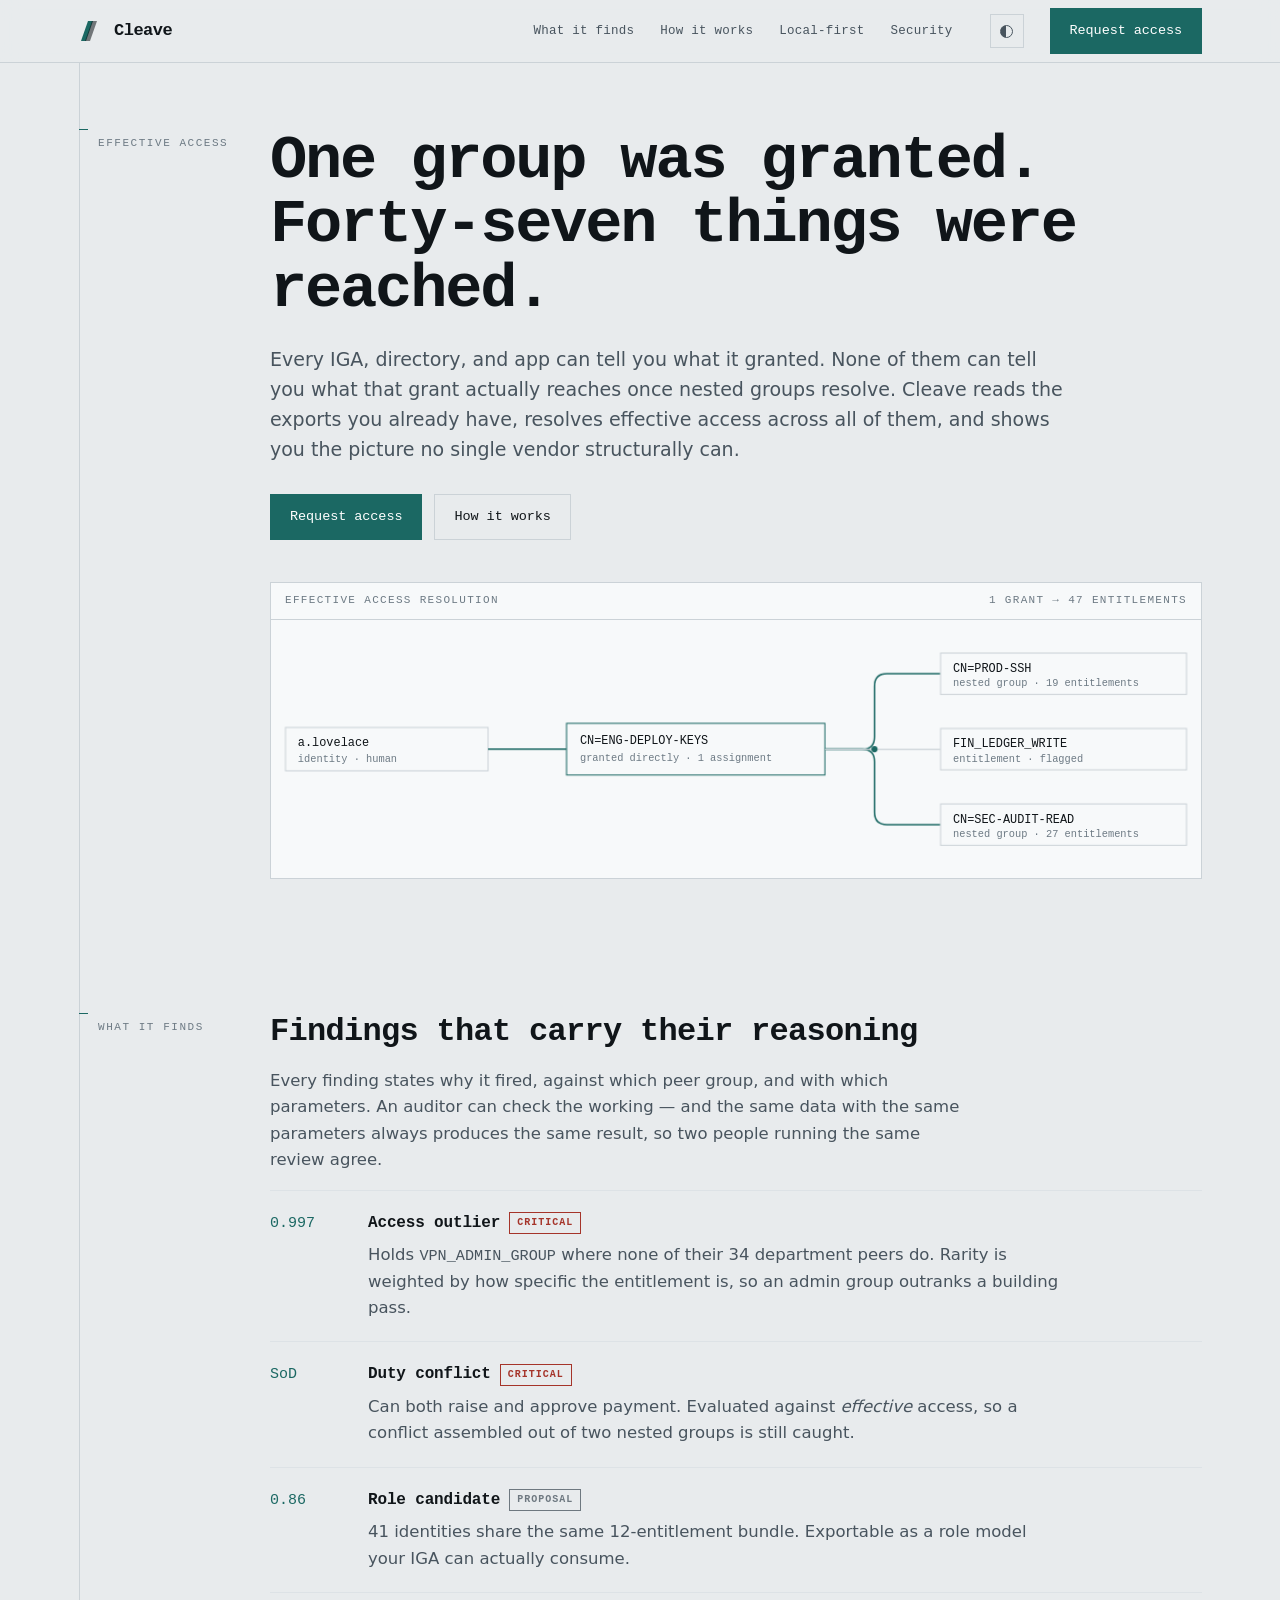
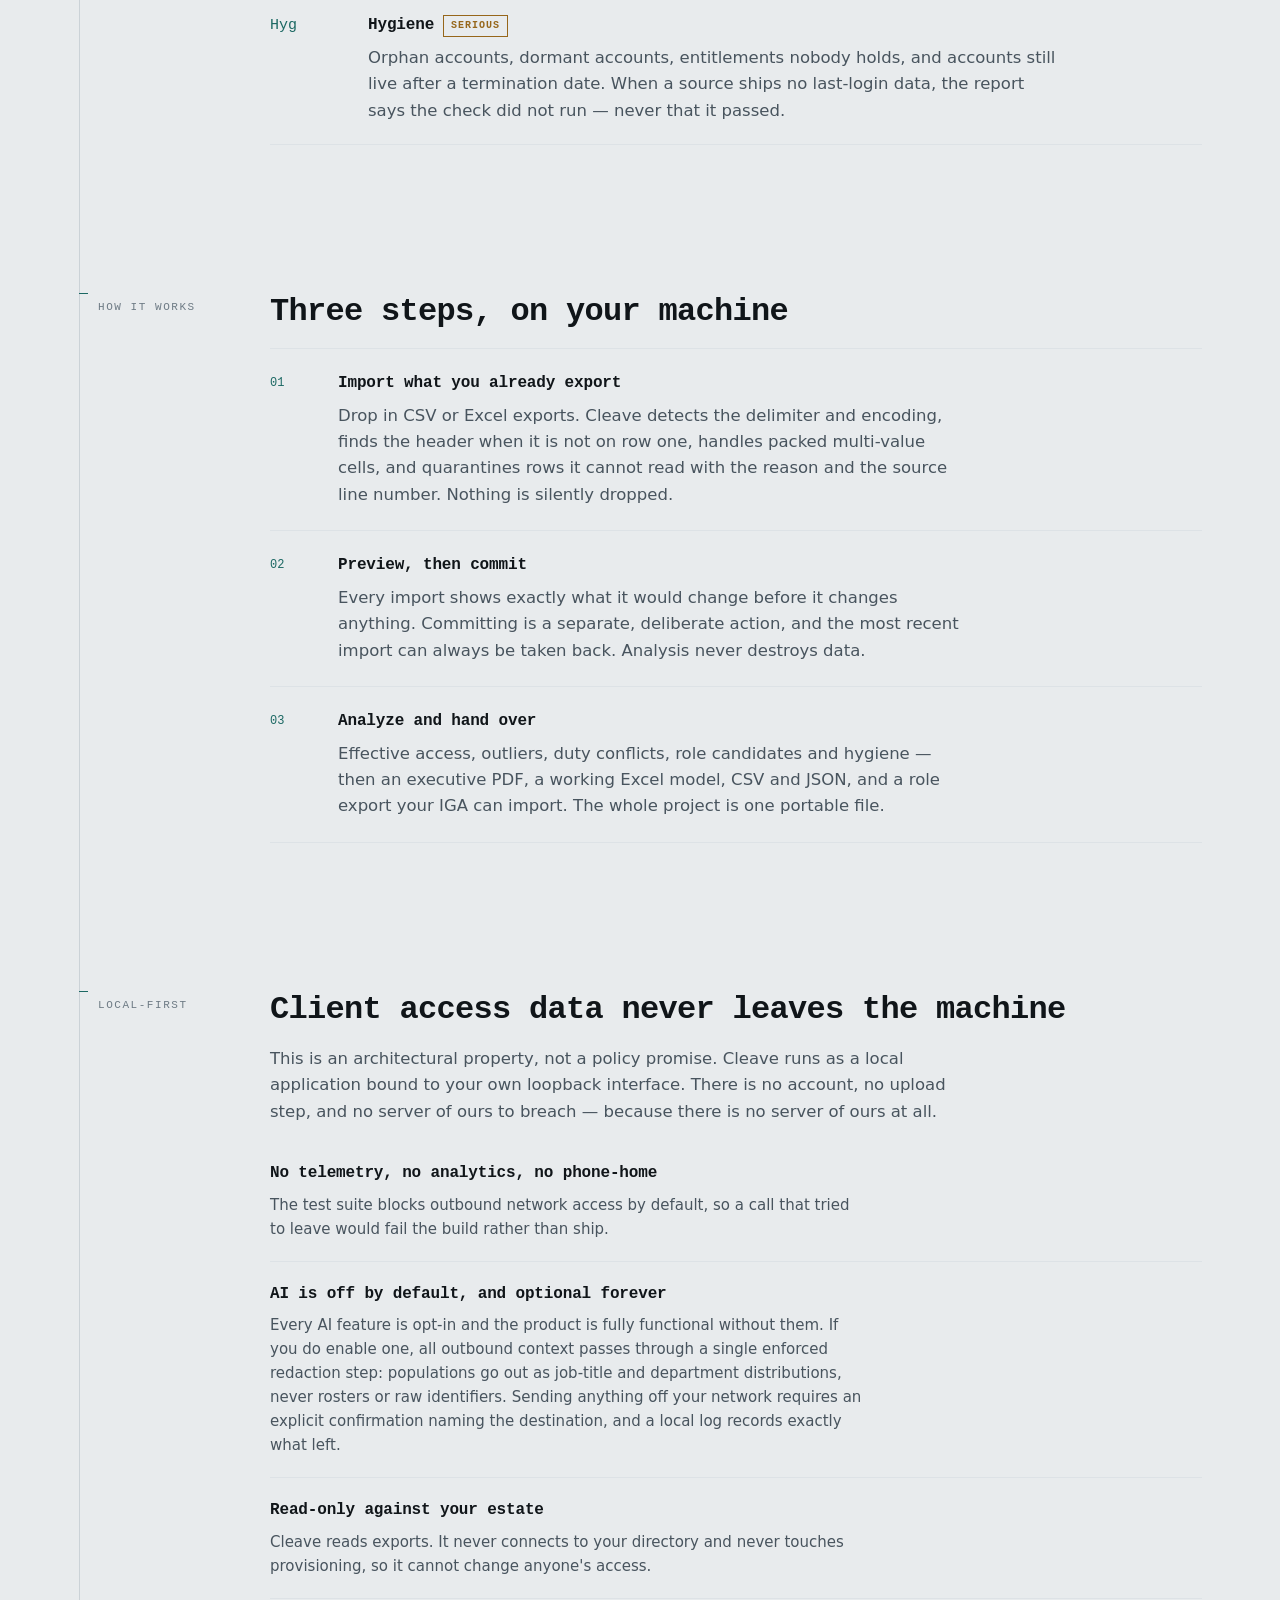
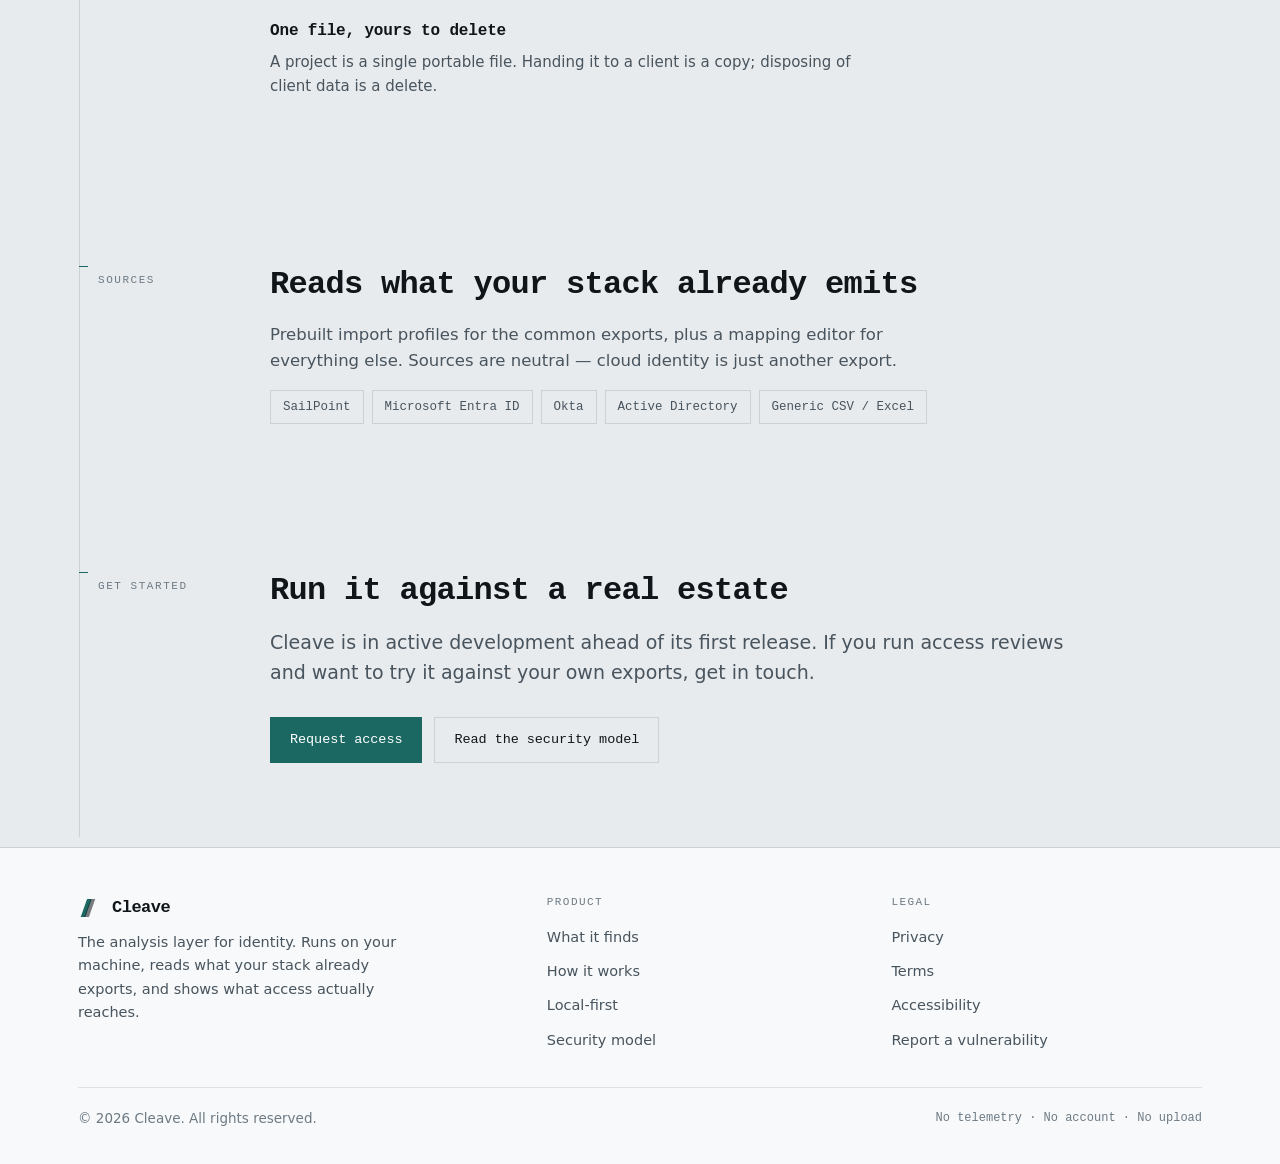
==== site/index.html @ 0bbeac45 "consolidate: fold the site and the generator into this repo Two repos instead of four. cleavehq.com " ====
<!DOCTYPE html>
<html lang="en">
<head>
<meta charset="utf-8" />
<meta name="viewport" content="width=device-width, initial-scale=1" />
<title>Cleave — The analysis layer for identity</title>
<meta name="description" content="Cleave resolves effective access across the exports your IGA, directory and apps already produce — outliers, duty conflicts, role candidates and hygiene — entirely on your own machine." />
<meta name="theme-color" content="#0e1317" media="(prefers-color-scheme: dark)" />
<meta name="theme-color" content="#e8ebed" media="(prefers-color-scheme: light)" />
<meta name="color-scheme" content="light dark" />

<link rel="canonical" href="https://cleavehq.com/" />
<meta property="og:type" content="website" />
<meta property="og:url" content="https://cleavehq.com/" />
<meta property="og:title" content="Cleave — The analysis layer for identity" />
<meta property="og:description" content="One group was granted. Forty-seven things were reached. Cleave shows what access actually reaches — on your machine, never ours." />
<meta name="twitter:card" content="summary_large_image" />

<link rel="icon" href="data:image/svg+xml,%3Csvg xmlns='http://www.w3.org/2000/svg' viewBox='0 0 22 22'%3E%3Cpath fill='%231b6863' d='M10 1 L3 21 L8 21 L15 1 Z'/%3E%3Cpath fill='%23101519' opacity='.55' d='M14 1 L19 1 L12 21 L7 21 Z'/%3E%3C/svg%3E" />

<style>
  /* minimal reset — the artifact host provides one; a standalone page must not assume it */
  *, *::before, *::after { box-sizing: border-box; }
  html { -webkit-text-size-adjust: 100%; }
  body { margin: 0; }
  img, svg { display: block; max-width: 100%; }
  button, input, select, textarea { font: inherit; color: inherit; }
  h1, h2, h3, p, figure, ul { margin: 0; }
  ul { padding: 0; }
</style>
</head>
<body>
<style>
  /* ============================================================
     FAULT — design tokens
     Neutrals carry a blue-green bias toward the verdigris accent.
     Severity hues (critical/serious) are semantic and deliberately
     kept out of the accent family so they never read as branding.
     ============================================================ */
  :root {
    --ink:        #101519;
    --ink-2:      #48545e;
    --ink-3:      #6d7a84;
    --ground:     #e8ebed;
    --surface:    #f7f9fa;
    --rule:       #cbd2d7;
    --rule-soft:  #dde2e6;
    --accent:     #1b6863;
    --accent-ink: #ffffff;
    --accent-dim: #1b686319;
    --crit:       #a5342a;
    --warn:       #96661a;
    --calm:       #6e7880;

    --mono: ui-monospace, "SF Mono", SFMono-Regular, "JetBrains Mono",
            "Cascadia Mono", Menlo, Consolas, "Liberation Mono", monospace;
    --sans: "Segoe UI", system-ui, -apple-system, "Helvetica Neue", Arial,
            sans-serif;
    --serif: Georgia, "Iowan Old Style", "Times New Roman", serif;

    --gutter: 190px;
    --measure: 66ch;
    --page: 1180px;
  }

  @media (prefers-color-scheme: dark) {
    :root {
      --ink:        #e6eaed;
      --ink-2:      #9aa7b1;
      --ink-3:      #74828c;
      --ground:     #0e1317;
      --surface:    #161d23;
      --rule:       #29333b;
      --rule-soft:  #1e262c;
      --accent:     #46a79e;
      --accent-ink: #08100f;
      --accent-dim: #46a79e1f;
      --crit:       #e0685a;
      --warn:       #d9a040;
      --calm:       #8b96a0;
    }
  }

  /* The viewer's toggle must win over the OS preference in both
     directions, so both themes are restated at equal specificity. */
  :root[data-theme="light"] {
    --ink:        #101519;
    --ink-2:      #48545e;
    --ink-3:      #6d7a84;
    --ground:     #e8ebed;
    --surface:    #f7f9fa;
    --rule:       #cbd2d7;
    --rule-soft:  #dde2e6;
    --accent:     #1b6863;
    --accent-ink: #ffffff;
    --accent-dim: #1b686319;
    --crit:       #a5342a;
    --warn:       #96661a;
    --calm:       #6e7880;
  }

  :root[data-theme="dark"] {
    --ink:        #e6eaed;
    --ink-2:      #9aa7b1;
    --ink-3:      #74828c;
    --ground:     #0e1317;
    --surface:    #161d23;
    --rule:       #29333b;
    --rule-soft:  #1e262c;
    --accent:     #46a79e;
    --accent-ink: #08100f;
    --accent-dim: #46a79e1f;
    --crit:       #e0685a;
    --warn:       #d9a040;
    --calm:       #8b96a0;
  }

  /* ---------- base ---------- */
  .cl-root {
    background: var(--ground);
    color: var(--ink);
    font-family: var(--sans);
    font-size: 16.5px;
    line-height: 1.6;
    -webkit-font-smoothing: antialiased;
    overflow-x: hidden;
  }
  .cl-root *:focus-visible {
    outline: 2px solid var(--accent);
    outline-offset: 3px;
    border-radius: 1px;
  }
  .cl-skip {
    position: absolute;
    left: -9999px;
    top: 0;
    background: var(--accent);
    color: var(--accent-ink);
    padding: 10px 16px;
    z-index: 100;
    font-family: var(--mono);
    font-size: 13px;
  }
  .cl-skip:focus { left: 8px; top: 8px; }

  .cl-wrap {
    max-width: var(--page);
    margin: 0 auto;
    padding: 0 28px;
  }

  /* ---------- the fault line ----------
     One hairline gutter runs the length of the page. Section labels
     hang in it; content sits to its right. This is the page's only
     structural device — no cards, no boxes. */
  .cl-fault {
    display: grid;
    grid-template-columns: var(--gutter) minmax(0, 1fr);
    border-left: 1px solid var(--rule);
    margin-left: 1px;
  }
  .cl-label {
    grid-column: 1;
    font-family: var(--mono);
    font-size: 11px;
    letter-spacing: 0.14em;
    text-transform: uppercase;
    color: var(--ink-3);
    padding: 6px 0 0 18px;
    position: relative;
  }
  .cl-label::before {
    content: "";
    position: absolute;
    left: -1px;
    top: 0;
    width: 9px;
    height: 1px;
    background: var(--accent);
  }
  .cl-body { grid-column: 2; min-width: 0; }

  @media (max-width: 860px) {
    .cl-fault { grid-template-columns: 1fr; }
    .cl-label { grid-column: 1; padding: 0 0 12px 18px; }
    .cl-body  { grid-column: 1; padding-left: 18px; }
  }

  .cl-section { padding: 74px 0; border-bottom: 1px solid var(--rule-soft); }
  .cl-section:last-of-type { border-bottom: 0; }

  /* ---------- type ---------- */
  .cl-h1 {
    font-family: var(--mono);
    font-size: clamp(34px, 5.4vw, 62px);
    line-height: 1.04;
    letter-spacing: -0.035em;
    font-weight: 600;
    margin: 0 0 22px;
    text-wrap: balance;
  }
  .cl-h2 {
    font-family: var(--mono);
    font-size: clamp(23px, 2.9vw, 32px);
    line-height: 1.16;
    letter-spacing: -0.022em;
    font-weight: 600;
    margin: 0 0 18px;
    text-wrap: balance;
  }
  .cl-h3 {
    font-family: var(--mono);
    font-size: 16px;
    letter-spacing: -0.01em;
    font-weight: 600;
    margin: 0 0 6px;
  }
  .cl-lede {
    font-size: 19px;
    line-height: 1.58;
    color: var(--ink-2);
    max-width: var(--measure);
    margin: 0 0 30px;
  }
  .cl-p {
    max-width: var(--measure);
    margin: 0 0 16px;
    color: var(--ink-2);
  }
  .cl-p strong { color: var(--ink); font-weight: 600; }
  .cl-mono { font-family: var(--mono); font-size: 0.92em; }
  .cl-accent { color: var(--accent); }

  /* ---------- header ---------- */
  .cl-header {
    position: sticky;
    top: 0;
    z-index: 40;
    background: color-mix(in oklab, var(--ground) 88%, transparent);
    backdrop-filter: blur(10px);
    border-bottom: 1px solid var(--rule);
  }
  .cl-headerin {
    display: flex;
    align-items: center;
    gap: 26px;
    height: 62px;
  }
  .cl-brand {
    display: flex;
    align-items: center;
    gap: 14px;
    font-family: var(--mono);
    font-size: 17px;
    font-weight: 600;
    letter-spacing: -0.03em;
    color: var(--ink);
    text-decoration: none;
    margin-right: auto;
  }
  .cl-nav { display: flex; align-items: center; gap: 4px; }
  .cl-navlink {
    font-family: var(--mono);
    font-size: 12.5px;
    letter-spacing: 0.02em;
    color: var(--ink-2);
    text-decoration: none;
    padding: 7px 11px;
  }
  .cl-navlink:hover { color: var(--ink); background: var(--accent-dim); }

  /* Below the breakpoint the primary nav moves to its own scrollable row
     rather than disappearing — hiding it outright leaves those sections
     reachable only by scrolling to the footer. */
  .cl-navrow { display: none; }
  @media (max-width: 760px) {
    .cl-nav { display: none; }
    .cl-navrow {
      display: flex;
      gap: 2px;
      overflow-x: auto;
      border-top: 1px solid var(--rule-soft);
      padding: 4px 0;
      scrollbar-width: none;
    }
    .cl-navrow::-webkit-scrollbar { display: none; }
    .cl-navrow .cl-navlink { white-space: nowrap; }
  }

  /* ---------- the mark ----------
     Two forms sharing an edge: split apart, still joined. */
  .cl-mark { flex: none; display: block; }
  .cl-mark .a { fill: var(--accent); }
  .cl-mark .b { fill: var(--ink); opacity: 0.55; }

  /* ---------- buttons ---------- */
  .cl-btnrow { display: flex; flex-wrap: wrap; gap: 12px; align-items: center; }
  .cl-btn {
    display: inline-flex;
    align-items: center;
    gap: 8px;
    font-family: var(--mono);
    font-size: 13.5px;
    letter-spacing: -0.005em;
    padding: 11px 19px;
    text-decoration: none;
    border: 1px solid var(--accent);
    background: var(--accent);
    color: var(--accent-ink);
    cursor: pointer;
  }
  .cl-btn:hover { filter: brightness(1.08); }
  .cl-btn-ghost {
    background: transparent;
    color: var(--ink);
    border-color: var(--rule);
  }
  .cl-btn-ghost:hover { border-color: var(--accent); color: var(--accent); filter: none; }

  /* ---------- hero graphic ---------- */
  .cl-hero { padding: 66px 0 60px; }
  .cl-resolve {
    margin-top: 42px;
    border: 1px solid var(--rule);
    background: var(--surface);
    overflow-x: auto;
  }
  .cl-resolve-head {
    display: flex;
    align-items: center;
    justify-content: space-between;
    gap: 16px;
    padding: 9px 14px;
    border-bottom: 1px solid var(--rule);
    font-family: var(--mono);
    font-size: 11px;
    letter-spacing: 0.12em;
    text-transform: uppercase;
    color: var(--ink-3);
  }
  .cl-svg { display: block; width: 100%; min-width: 660px; height: auto; }
  .cl-svg .edge {
    fill: none;
    stroke: var(--rule);
    stroke-width: 1.25;
  }
  .cl-svg .edge-live { stroke: var(--accent); stroke-width: 1.5; }
  .cl-svg .node-l { font-family: var(--mono); font-size: 11.5px; fill: var(--ink); }
  .cl-svg .node-s { font-family: var(--mono); font-size: 10px; fill: var(--ink-3); }
  .cl-svg .chip { fill: var(--surface); stroke: var(--rule); }
  .cl-svg .chip-live { stroke: var(--accent); }
  .cl-svg .dot { fill: var(--accent); }

  /* orchestrated one-shot reveal */
  .cl-svg .reveal {
    stroke-dasharray: 240;
    stroke-dashoffset: 240;
    animation: cl-draw 0.75s ease-out forwards;
  }
  .cl-svg .fade { opacity: 0; animation: cl-fade 0.45s ease-out forwards; }
  @keyframes cl-draw { to { stroke-dashoffset: 0; } }
  @keyframes cl-fade { to { opacity: 1; } }

  @media (prefers-reduced-motion: reduce) {
    .cl-svg .reveal, .cl-svg .fade {
      animation: none;
      stroke-dashoffset: 0;
      opacity: 1;
    }
  }

  /* ---------- finding rows ---------- */
  .cl-rows { border-top: 1px solid var(--rule-soft); }
  .cl-row {
    display: grid;
    grid-template-columns: 78px minmax(0, 1fr);
    gap: 20px;
    padding: 20px 0;
    border-bottom: 1px solid var(--rule-soft);
    align-items: start;
  }
  .cl-score {
    font-family: var(--mono);
    font-size: 15px;
    font-variant-numeric: tabular-nums;
    color: var(--accent);
    padding-top: 1px;
  }
  .cl-sev {
    display: inline-block;
    font-family: var(--mono);
    font-size: 10px;
    letter-spacing: 0.1em;
    text-transform: uppercase;
    padding: 2px 7px;
    border: 1px solid currentColor;
    margin-left: 9px;
    vertical-align: 1.5px;
  }
  .cl-sev-c { color: var(--crit); }
  .cl-sev-s { color: var(--warn); }
  .cl-sev-m { color: var(--calm); }
  @media (max-width: 560px) {
    .cl-row { grid-template-columns: 1fr; gap: 6px; }
  }

  /* ---------- capability list ---------- */
  .cl-caps { display: grid; gap: 0; border-top: 1px solid var(--rule-soft); }
  .cl-cap {
    display: grid;
    grid-template-columns: 210px minmax(0, 1fr);
    gap: 26px;
    padding: 22px 0;
    border-bottom: 1px solid var(--rule-soft);
  }
  .cl-cap p { margin: 0; color: var(--ink-2); max-width: 60ch; }
  @media (max-width: 700px) {
    .cl-cap { grid-template-columns: 1fr; gap: 6px; }
  }

  /* ---------- steps (a real sequence, so numbered) ---------- */
  .cl-steps { display: grid; gap: 0; border-top: 1px solid var(--rule-soft); }
  .cl-step {
    display: grid;
    grid-template-columns: 46px minmax(0, 1fr);
    gap: 22px;
    padding: 22px 0;
    border-bottom: 1px solid var(--rule-soft);
  }
  .cl-num {
    font-family: var(--mono);
    font-size: 12px;
    color: var(--accent);
    font-variant-numeric: tabular-nums;
    padding-top: 3px;
  }
  .cl-step p { margin: 0; color: var(--ink-2); max-width: 60ch; }

  /* ---------- guarantee panel ---------- */
  .cl-guards { display: grid; gap: 1px; background: var(--rule-soft); margin-top: 8px; }
  .cl-guard { background: var(--ground); padding: 20px 22px 20px 0; }
  .cl-guard p { margin: 6px 0 0; color: var(--ink-2); max-width: 62ch; font-size: 15px; }

  /* ---------- sources ---------- */
  .cl-src { display: flex; flex-wrap: wrap; gap: 8px; margin-top: 6px; }
  .cl-chip {
    font-family: var(--mono);
    font-size: 12.5px;
    padding: 6px 12px;
    border: 1px solid var(--rule);
    color: var(--ink-2);
  }

  /* ---------- footer ---------- */
  .cl-footer {
    border-top: 1px solid var(--rule);
    background: var(--surface);
    padding: 46px 0 34px;
    margin-top: 10px;
  }
  .cl-footgrid {
    display: grid;
    grid-template-columns: 1.4fr 1fr 1fr;
    gap: 34px;
  }
  @media (max-width: 760px) { .cl-footgrid { grid-template-columns: 1fr; } }
  .cl-foothead {
    font-family: var(--mono);
    font-size: 11px;
    letter-spacing: 0.13em;
    text-transform: uppercase;
    color: var(--ink-3);
    margin: 0 0 12px;
  }
  .cl-footlist { list-style: none; padding: 0; margin: 0; display: grid; gap: 8px; }
  .cl-footlink { color: var(--ink-2); text-decoration: none; font-size: 14.5px; }
  .cl-footlink:hover { color: var(--accent); text-decoration: underline; }
  .cl-footbase {
    margin-top: 34px;
    padding-top: 20px;
    border-top: 1px solid var(--rule-soft);
    display: flex;
    flex-wrap: wrap;
    gap: 14px;
    align-items: center;
    justify-content: space-between;
    font-size: 13.5px;
    color: var(--ink-3);
  }

  /* ---------- legal / document pages ---------- */
  .cl-doc { padding: 56px 0 20px; }
  .cl-doc .cl-h1 { font-size: clamp(28px, 3.6vw, 42px); }
  .cl-doctext { font-family: var(--serif); font-size: 17.5px; line-height: 1.72; }
  .cl-doctext p { max-width: 68ch; color: var(--ink-2); margin: 0 0 18px; }
  .cl-doctext h2 {
    font-family: var(--mono);
    font-size: 15px;
    letter-spacing: 0.02em;
    color: var(--ink);
    margin: 34px 0 12px;
    padding-top: 16px;
    border-top: 1px solid var(--rule-soft);
  }
  .cl-doctext ul { max-width: 68ch; color: var(--ink-2); padding-left: 22px; margin: 0 0 18px; }
  .cl-doctext li { margin-bottom: 8px; }
  .cl-doctext a { color: var(--accent); }
  .cl-note {
    font-family: var(--sans);
    font-size: 14px;
    border: 1px solid var(--warn);
    color: var(--ink-2);
    padding: 13px 16px;
    margin: 0 0 30px;
    max-width: 68ch;
  }
  .cl-note strong { color: var(--warn); }
  .cl-updated {
    font-family: var(--mono);
    font-size: 11.5px;
    letter-spacing: 0.08em;
    text-transform: uppercase;
    color: var(--ink-3);
    margin: 0 0 26px;
  }

  /* ---------- theme toggle (standalone only — the artifact host has its own) ---------- */
  .cl-theme {
    flex: none;
    width: 34px;
    height: 34px;
    display: grid;
    place-items: center;
    background: transparent;
    border: 1px solid var(--rule);
    color: var(--ink-2);
    cursor: pointer;
  }
  .cl-theme:hover { border-color: var(--accent); color: var(--accent); }
  .cl-theme-icon {
    width: 13px;
    height: 13px;
    border-radius: 50%;
    border: 1.5px solid currentColor;
    /* half-filled: the same split the mark uses */
    background: linear-gradient(90deg, currentColor 50%, transparent 50%);
  }
  .cl-sr {
    position: absolute;
    width: 1px; height: 1px;
    padding: 0; margin: -1px;
    overflow: hidden;
    clip: rect(0 0 0 0);
    white-space: nowrap;
    border: 0;
  }

  .cl-hide { display: none; }
</style>

<div class="cl-root">
  <a class="cl-skip" href="#main">Skip to content</a>

  <header class="cl-header">
    <div class="cl-wrap cl-headerin">
      <a class="cl-brand" href="#/" data-route>
        <svg class="cl-mark" width="22" height="22" viewBox="0 0 22 22" aria-hidden="true">
          <path class="a" d="M10 1 L3 21 L8 21 L15 1 Z" />
          <path class="b" d="M14 1 L19 1 L12 21 L7 21 Z" />
        </svg>
        Cleave
      </a>
      <nav class="cl-nav" aria-label="Primary">
        <a class="cl-navlink" href="#findings">What it finds</a>
        <a class="cl-navlink" href="#how">How it works</a>
        <a class="cl-navlink" href="#local">Local-first</a>
        <a class="cl-navlink" href="#/security" data-route>Security</a>
      </nav>
      <button class="cl-theme" type="button" id="cl-theme" aria-pressed="false">
        <span class="cl-theme-icon" aria-hidden="true"></span>
        <span class="cl-sr">Switch to dark theme</span>
      </button>
      <a class="cl-btn" href="mailto:hello@cleavehq.com?subject=Cleave%20early%20access">Request access</a>
    </div>
    <div class="cl-wrap">
      <nav class="cl-navrow" aria-label="Sections">
        <a class="cl-navlink" href="#findings">What it finds</a>
        <a class="cl-navlink" href="#how">How it works</a>
        <a class="cl-navlink" href="#local">Local-first</a>
        <a class="cl-navlink" href="#/security" data-route>Security</a>
      </nav>
    </div>
  </header>

  <main id="main">
    <!-- ==================== HOME ==================== -->
    <div id="page-home">
      <div class="cl-wrap">
        <section class="cl-hero cl-fault">
          <div class="cl-label">Effective access</div>
          <div class="cl-body">
            <h1 class="cl-h1">One group was granted.<br />Forty-seven things were reached.</h1>
            <p class="cl-lede">
              Every IGA, directory, and app can tell you what it granted. None of
              them can tell you what that grant actually reaches once nested
              groups resolve. Cleave reads the exports you already have, resolves
              effective access across all of them, and shows you the picture no
              single vendor structurally can.
            </p>
            <div class="cl-btnrow">
              <a class="cl-btn" href="mailto:hello@cleavehq.com?subject=Cleave%20early%20access">Request access</a>
              <a class="cl-btn cl-btn-ghost" href="#how">How it works</a>
            </div>

            <figure class="cl-resolve">
              <figcaption class="cl-resolve-head">
                <span>Effective access resolution</span>
                <span>1 grant &rarr; 47 entitlements</span>
              </figcaption>
              <svg class="cl-svg" viewBox="0 0 900 250" role="img"
                   aria-label="Diagram: one identity is granted a single directory group. That group nests two further groups, which together resolve to forty-seven entitlements the identity can actually reach.">
                <!-- granted -->
                <rect class="chip fade" x="14" y="104" width="196" height="42" style="animation-delay:.05s" />
                <text class="node-l fade" x="26" y="122" style="animation-delay:.1s">a.lovelace</text>
                <text class="node-s fade" x="26" y="137" style="animation-delay:.1s">identity &middot; human</text>

                <path class="edge edge-live reveal" d="M210 125 H286" style="animation-delay:.25s" />

                <rect class="chip chip-live fade" x="286" y="100" width="250" height="50" style="animation-delay:.35s" />
                <text class="node-l fade" x="299" y="120" style="animation-delay:.4s">CN=ENG-DEPLOY-KEYS</text>
                <text class="node-s fade" x="299" y="136" style="animation-delay:.4s">granted directly &middot; 1 assignment</text>

                <!-- fork: the cleave -->
                <path class="edge edge-live reveal" d="M536 125 H572 Q584 125 584 113 V64 Q584 52 596 52 H648" style="animation-delay:.6s" />
                <path class="edge edge-live reveal" d="M536 125 H572 Q584 125 584 137 V186 Q584 198 596 198 H648" style="animation-delay:.6s" />
                <path class="edge reveal" d="M536 125 H648" style="animation-delay:.7s" />

                <rect class="chip fade" x="648" y="32" width="238" height="40" style="animation-delay:.95s" />
                <text class="node-l fade" x="660" y="50" style="animation-delay:1s">CN=PROD-SSH</text>
                <text class="node-s fade" x="660" y="64" style="animation-delay:1s">nested group &middot; 19 entitlements</text>

                <rect class="chip fade" x="648" y="105" width="238" height="40" style="animation-delay:1.05s" />
                <text class="node-l fade" x="660" y="123" style="animation-delay:1.1s">FIN_LEDGER_WRITE</text>
                <text class="node-s fade" x="660" y="137" style="animation-delay:1.1s">entitlement &middot; flagged</text>

                <rect class="chip fade" x="648" y="178" width="238" height="40" style="animation-delay:1.15s" />
                <text class="node-l fade" x="660" y="196" style="animation-delay:1.2s">CN=SEC-AUDIT-READ</text>
                <text class="node-s fade" x="660" y="210" style="animation-delay:1.2s">nested group &middot; 27 entitlements</text>

                <circle class="dot fade" cx="584" cy="125" r="3" style="animation-delay:.85s" />
              </svg>
            </figure>
          </div>
        </section>
      </div>

      <div class="cl-wrap">
        <section class="cl-section cl-fault" id="findings">
          <div class="cl-label">What it finds</div>
          <div class="cl-body">
            <h2 class="cl-h2">Findings that carry their reasoning</h2>
            <p class="cl-p">
              Every finding states why it fired, against which peer group, and
              with which parameters. An auditor can check the working — and the
              same data with the same parameters always produces the same result,
              so two people running the same review agree.
            </p>

            <div class="cl-rows" role="list">
              <div class="cl-row" role="listitem">
                <div class="cl-score">0.997</div>
                <div>
                  <h3 class="cl-h3">Access outlier<span class="cl-sev cl-sev-c">Critical</span></h3>
                  <p class="cl-p" style="margin:4px 0 0">
                    Holds <span class="cl-mono">VPN_ADMIN_GROUP</span> where none
                    of their 34 department peers do. Rarity is weighted by how
                    specific the entitlement is, so an admin group outranks a
                    building pass.
                  </p>
                </div>
              </div>
              <div class="cl-row" role="listitem">
                <div class="cl-score">SoD</div>
                <div>
                  <h3 class="cl-h3">Duty conflict<span class="cl-sev cl-sev-c">Critical</span></h3>
                  <p class="cl-p" style="margin:4px 0 0">
                    Can both raise and approve payment. Evaluated against
                    <em>effective</em> access, so a conflict assembled out of two
                    nested groups is still caught.
                  </p>
                </div>
              </div>
              <div class="cl-row" role="listitem">
                <div class="cl-score">0.86</div>
                <div>
                  <h3 class="cl-h3">Role candidate<span class="cl-sev cl-sev-m">Proposal</span></h3>
                  <p class="cl-p" style="margin:4px 0 0">
                    41 identities share the same 12-entitlement bundle. Exportable
                    as a role model your IGA can actually consume.
                  </p>
                </div>
              </div>
              <div class="cl-row" role="listitem">
                <div class="cl-score">Hyg</div>
                <div>
                  <h3 class="cl-h3">Hygiene<span class="cl-sev cl-sev-s">Serious</span></h3>
                  <p class="cl-p" style="margin:4px 0 0">
                    Orphan accounts, dormant accounts, entitlements nobody holds,
                    and accounts still live after a termination date. When a source
                    ships no last-login data, the report says the check did not
                    run — never that it passed.
                  </p>
                </div>
              </div>
            </div>
          </div>
        </section>
      </div>

      <div class="cl-wrap">
        <section class="cl-section cl-fault" id="how">
          <div class="cl-label">How it works</div>
          <div class="cl-body">
            <h2 class="cl-h2">Three steps, on your machine</h2>
            <div class="cl-steps">
              <div class="cl-step">
                <div class="cl-num">01</div>
                <div>
                  <h3 class="cl-h3">Import what you already export</h3>
                  <p>
                    Drop in CSV or Excel exports. Cleave detects the delimiter and
                    encoding, finds the header when it is not on row one, handles
                    packed multi-value cells, and quarantines rows it cannot read
                    with the reason and the source line number. Nothing is
                    silently dropped.
                  </p>
                </div>
              </div>
              <div class="cl-step">
                <div class="cl-num">02</div>
                <div>
                  <h3 class="cl-h3">Preview, then commit</h3>
                  <p>
                    Every import shows exactly what it would change before it
                    changes anything. Committing is a separate, deliberate action,
                    and the most recent import can always be taken back. Analysis
                    never destroys data.
                  </p>
                </div>
              </div>
              <div class="cl-step">
                <div class="cl-num">03</div>
                <div>
                  <h3 class="cl-h3">Analyze and hand over</h3>
                  <p>
                    Effective access, outliers, duty conflicts, role candidates
                    and hygiene — then an executive PDF, a working Excel model,
                    CSV and JSON, and a role export your IGA can import. The whole
                    project is one portable file.
                  </p>
                </div>
              </div>
            </div>
          </div>
        </section>
      </div>

      <div class="cl-wrap">
        <section class="cl-section cl-fault" id="local">
          <div class="cl-label">Local-first</div>
          <div class="cl-body">
            <h2 class="cl-h2">Client access data never leaves the machine</h2>
            <p class="cl-p">
              This is an architectural property, not a policy promise. Cleave runs
              as a local application bound to your own loopback interface. There is
              no account, no upload step, and no server of ours to breach — because
              there is no server of ours at all.
            </p>

            <div class="cl-guards">
              <div class="cl-guard">
                <h3 class="cl-h3">No telemetry, no analytics, no phone-home</h3>
                <p>
                  The test suite blocks outbound network access by default, so a
                  call that tried to leave would fail the build rather than ship.
                </p>
              </div>
              <div class="cl-guard">
                <h3 class="cl-h3">AI is off by default, and optional forever</h3>
                <p>
                  Every AI feature is opt-in and the product is fully functional
                  without them. If you do enable one, all outbound context passes
                  through a single enforced redaction step: populations go out as
                  job-title and department distributions, never rosters or raw
                  identifiers. Sending anything off your network requires an
                  explicit confirmation naming the destination, and a local log
                  records exactly what left.
                </p>
              </div>
              <div class="cl-guard">
                <h3 class="cl-h3">Read-only against your estate</h3>
                <p>
                  Cleave reads exports. It never connects to your directory and
                  never touches provisioning, so it cannot change anyone's access.
                </p>
              </div>
              <div class="cl-guard">
                <h3 class="cl-h3">One file, yours to delete</h3>
                <p>
                  A project is a single portable file. Handing it to a client is a
                  copy; disposing of client data is a delete.
                </p>
              </div>
            </div>
          </div>
        </section>
      </div>

      <div class="cl-wrap">
        <section class="cl-section cl-fault">
          <div class="cl-label">Sources</div>
          <div class="cl-body">
            <h2 class="cl-h2">Reads what your stack already emits</h2>
            <p class="cl-p">
              Prebuilt import profiles for the common exports, plus a mapping
              editor for everything else. Sources are neutral — cloud identity is
              just another export.
            </p>
            <div class="cl-src">
              <span class="cl-chip">SailPoint</span>
              <span class="cl-chip">Microsoft Entra ID</span>
              <span class="cl-chip">Okta</span>
              <span class="cl-chip">Active Directory</span>
              <span class="cl-chip">Generic CSV / Excel</span>
            </div>
          </div>
        </section>
      </div>

      <div class="cl-wrap">
        <section class="cl-section cl-fault">
          <div class="cl-label">Get started</div>
          <div class="cl-body">
            <h2 class="cl-h2">Run it against a real estate</h2>
            <p class="cl-lede">
              Cleave is in active development ahead of its first release. If you
              run access reviews and want to try it against your own exports, get
              in touch.
            </p>
            <div class="cl-btnrow">
              <a class="cl-btn" href="mailto:hello@cleavehq.com?subject=Cleave%20early%20access">Request access</a>
              <a class="cl-btn cl-btn-ghost" href="#/security" data-route>Read the security model</a>
            </div>
          </div>
        </section>
      </div>
    </div>

    <!-- ==================== SECURITY ==================== -->
    <div id="page-security" class="cl-hide">
      <div class="cl-wrap cl-doc">
        <p class="cl-updated">Security model</p>
        <h1 class="cl-h1">Security</h1>
        <div class="cl-doctext">
          <p>
            Cleave holds real enterprise access data, so its security model is
            built into how the product is structured rather than added as a
            policy layer on top.
          </p>

          <h2>Where your data lives</h2>
          <p>
            Entirely on the machine you run Cleave on. Each project is a single
            local file. There is no Cleave-operated server that receives, stores,
            or processes client access data, so there is no vendor-side breach
            surface for that data to sit in.
          </p>

          <h2>Network behaviour</h2>
          <p>
            The application serves its interface on your own loopback interface
            and validates the request host, so another site in your browser
            cannot reach it by re-pointing a hostname. Outbound network access is
            blocked by default in the automated test suite, which means an
            accidental call to the outside world fails the build rather than
            shipping.
          </p>
          <p>The only outbound connections the product ever makes are:</p>
          <ul>
            <li>an AI provider you have explicitly configured and confirmed, and</li>
            <li>an offline-capable license check.</li>
          </ul>

          <h2>The AI redaction boundary</h2>
          <p>
            AI features are off by default and the product is fully functional
            without them. When enabled, all outbound context passes through a
            single enforced redaction step: holder populations are reduced to
            job-title and department distributions rather than rosters, sample
            rows are masked to shape hints, and identifier-shaped values —
            email addresses, distinguished names, directory identifiers — are
            stripped wherever they appear.
          </p>
          <p>
            Choosing a provider endpoint outside your own network requires an
            explicit confirmation naming that endpoint. A local log records
            exactly what was sent, so you can inspect it rather than take our
            word for it. API keys are held in your operating system's credential
            store and never written into a project file, so handing a project to
            a client leaks neither keys nor another client's data.
          </p>

          <h2>Integrity of results</h2>
          <p>
            Analysis is deterministic: the same data with the same parameters
            produces the same findings, and every run records the parameters and
            reference date that produced it. Imports are the only path that
            modifies data, they are previewed before they commit, and the most
            recent one can be reversed. Analysis never deletes anything.
          </p>

          <h2>Reporting a vulnerability</h2>
          <p>
            If you believe you have found a security issue, please email
            <a href="mailto:security@cleavehq.com">security@cleavehq.com</a>.
            Please include enough detail to reproduce the issue. We will
            acknowledge your report and keep you updated on our assessment.
          </p>
        </div>
      </div>
    </div>

    <!-- ==================== PRIVACY ==================== -->
    <div id="page-privacy" class="cl-hide">
      <div class="cl-wrap cl-doc">
        <p class="cl-updated">Last updated 28 July 2026</p>
        <h1 class="cl-h1">Privacy</h1>
        <div class="cl-doctext">
          <p class="cl-note">
            <strong>Draft.</strong> This policy describes how the product is
            actually built, but it has not yet been reviewed by legal counsel and
            should not be relied on as a binding statement until it has been.
          </p>

          <h2>The short version</h2>
          <p>
            Cleave runs on your machine. The identity and entitlement data you
            analyse with it stays there. We do not receive it, store it, or
            process it.
          </p>

          <h2>Data you analyse</h2>
          <p>
            Files you import, the project files Cleave creates, and every finding
            and report it produces are written to your own storage. They are never
            transmitted to us. We therefore cannot access, disclose, or recover
            them, and deleting a project file deletes that project's data.
          </p>

          <h2>Data we do collect</h2>
          <p>
            The application contains no analytics, no telemetry, and no crash
            reporting. We collect personal data only where you give it to us
            directly — for example, if you email us to request access, we hold
            your message and address in order to reply.
          </p>

          <h2>Optional AI features</h2>
          <p>
            If you enable an AI feature and configure a third-party provider,
            redacted context is sent to that provider under your own account and
            their terms. This is off by default and requires explicit
            confirmation. We are not a party to those requests and do not receive
            copies of them. Choosing a local provider keeps that traffic inside
            your own network.
          </p>

          <h2>Your rights</h2>
          <p>
            Where we do hold personal data about you — essentially, correspondence
            — you may ask us what we hold, ask us to correct it, or ask us to
            delete it. Write to
            <a href="mailto:privacy@cleavehq.com">privacy@cleavehq.com</a>.
          </p>

          <h2>Changes</h2>
          <p>
            If this policy changes materially, the updated date above will change
            and the substantive change will be described here.
          </p>
        </div>
      </div>
    </div>

    <!-- ==================== TERMS ==================== -->
    <div id="page-terms" class="cl-hide">
      <div class="cl-wrap cl-doc">
        <p class="cl-updated">Last updated 28 July 2026</p>
        <h1 class="cl-h1">Terms</h1>
        <div class="cl-doctext">
          <p class="cl-note">
            <strong>Draft.</strong> These terms are a working draft pending review
            by legal counsel. They are not yet a binding agreement.
          </p>

          <h2>What you are getting</h2>
          <p>
            A licence to install and use Cleave on the terms of your subscription
            or evaluation agreement. The software runs locally; we do not operate
            a service that holds your data, and so we cannot provide uptime,
            backup, or recovery commitments for it. Keeping your own backups of
            project files is your responsibility.
          </p>

          <h2>Acceptable use</h2>
          <p>
            Use Cleave only against data you are authorised to analyse. It is a
            read-only analysis tool intended for access review and audit work;
            you remain responsible for how its findings are interpreted and
            acted upon.
          </p>

          <h2>Findings are advice, not decisions</h2>
          <p>
            Cleave surfaces evidence and states its reasoning. It does not decide
            whether access is appropriate — that judgement is yours, and it
            depends on context the tool does not have. Nothing it produces is a
            certification of compliance with any standard or regulation.
          </p>

          <h2>Third-party providers</h2>
          <p>
            If you enable an optional AI feature, your use of that provider is
            governed by your agreement with them, not by these terms.
          </p>

          <h2>Warranties and liability</h2>
          <p>
            The software is provided without warranties beyond those that cannot
            be excluded by law. To the extent the law permits, our liability is
            limited to the fees you paid for the software in the twelve months
            before the claim.
          </p>

          <h2>Contact</h2>
          <p>
            Questions about these terms:
            <a href="mailto:legal@cleavehq.com">legal@cleavehq.com</a>.
          </p>
        </div>
      </div>
    </div>

    <!-- ==================== ACCESSIBILITY ==================== -->
    <div id="page-accessibility" class="cl-hide">
      <div class="cl-wrap cl-doc">
        <p class="cl-updated">Last updated 28 July 2026</p>
        <h1 class="cl-h1">Accessibility</h1>
        <div class="cl-doctext">
          <p>
            We want Cleave to be usable by everyone who has to run an access
            review, including people using screen readers, keyboard-only
            navigation, magnification, or high-contrast settings.
          </p>

          <h2>What we are aiming for</h2>
          <p>
            Web Content Accessibility Guidelines (WCAG) 2.1 Level AA, for both
            this website and the application interface.
          </p>

          <h2>Where we are</h2>
          <p>
            This site is built to that target: it uses semantic landmarks and
            heading structure, is fully operable by keyboard with a visible focus
            indicator, provides a skip link, meets AA contrast in both light and
            dark themes, honours the reduced-motion system setting, and reflows
            to narrow viewports without horizontal scrolling. Its one diagram
            carries a text description of what it shows.
          </p>
          <p>
            The application follows the same principles. It has not yet been
            through a formal third-party audit, so we describe this as our target
            and our current practice rather than as certified conformance. Where
            we find gaps, we fix them.
          </p>

          <h2>Known limitations</h2>
          <ul>
            <li>
              Dense data tables in the application are usable by keyboard but have
              not yet been tested with every screen reader and browser
              combination.
            </li>
            <li>
              Some analysis views encode severity with colour <em>and</em> a text
              label; a small number still lean primarily on colour, which we are
              working through.
            </li>
          </ul>

          <h2>Tell us if something blocks you</h2>
          <p>
            If any part of this site or the application is difficult or impossible
            for you to use, please email
            <a href="mailto:accessibility@cleavehq.com">accessibility@cleavehq.com</a>
            and describe what you were trying to do. We treat access barriers as
            defects, and we will tell you what we intend to do and when.
          </p>
        </div>
      </div>
    </div>
  </main>

  <footer class="cl-footer">
    <div class="cl-wrap">
      <div class="cl-footgrid">
        <div>
          <a class="cl-brand" href="#/" data-route style="margin-bottom:10px">
            <svg class="cl-mark" width="20" height="20" viewBox="0 0 22 22" aria-hidden="true">
              <path class="a" d="M10 1 L3 21 L8 21 L15 1 Z" />
              <path class="b" d="M14 1 L19 1 L12 21 L7 21 Z" />
            </svg>
            Cleave
          </a>
          <p style="max-width:38ch;color:var(--ink-2);font-size:14.5px;margin:0">
            The analysis layer for identity. Runs on your machine, reads what your
            stack already exports, and shows what access actually reaches.
          </p>
        </div>
        <div>
          <p class="cl-foothead">Product</p>
          <ul class="cl-footlist">
            <li><a class="cl-footlink" href="#findings">What it finds</a></li>
            <li><a class="cl-footlink" href="#how">How it works</a></li>
            <li><a class="cl-footlink" href="#local">Local-first</a></li>
            <li><a class="cl-footlink" href="#/security" data-route>Security model</a></li>
          </ul>
        </div>
        <div>
          <p class="cl-foothead">Legal</p>
          <ul class="cl-footlist">
            <li><a class="cl-footlink" href="#/privacy" data-route>Privacy</a></li>
            <li><a class="cl-footlink" href="#/terms" data-route>Terms</a></li>
            <li><a class="cl-footlink" href="#/accessibility" data-route>Accessibility</a></li>
            <li><a class="cl-footlink" href="mailto:security@cleavehq.com">Report a vulnerability</a></li>
          </ul>
        </div>
      </div>
      <div class="cl-footbase">
        <span>&copy; 2026 Cleave. All rights reserved.</span>
        <span class="cl-mono" style="font-size:12px">No telemetry &middot; No account &middot; No upload</span>
      </div>
    </div>
  </footer>
</div>

<script>
  (function () {
    var PAGES = ["home", "security", "privacy", "terms", "accessibility"];

    function show(name) {
      if (PAGES.indexOf(name) === -1) name = "home";
      PAGES.forEach(function (p) {
        var el = document.getElementById("page-" + p);
        if (el) el.classList.toggle("cl-hide", p !== name);
      });
      var title = document.querySelector("#page-" + name + " .cl-h1");
      if (title) title.setAttribute("tabindex", "-1");
      return title;
    }

    function route(scroll) {
      var hash = window.location.hash || "";
      // Section anchors on the home page keep their normal behaviour.
      if (hash && hash.indexOf("#/") !== 0) {
        show("home");
        var target = document.getElementById(hash.slice(1));
        if (target) target.scrollIntoView({ behavior: "smooth", block: "start" });
        return;
      }
      var name = hash.replace("#/", "") || "home";
      var heading = show(name);
      if (scroll) {
        window.scrollTo(0, 0);
        if (heading && name !== "home") heading.focus({ preventScroll: true });
      }
    }

    window.addEventListener("hashchange", function () { route(true); });
    route(false);

    // Theme: follow the OS until the reader chooses, then remember the choice.
    var root = document.documentElement;
    var btn = document.getElementById("cl-theme");
    var stored = null;
    try { stored = localStorage.getItem("cleave-theme"); } catch (e) {}
    if (stored === "dark" || stored === "light") root.setAttribute("data-theme", stored);

    function current() {
      var set = root.getAttribute("data-theme");
      if (set) return set;
      return window.matchMedia("(prefers-color-scheme: dark)").matches ? "dark" : "light";
    }
    function sync() {
      var now = current();
      btn.setAttribute("aria-pressed", now === "dark" ? "true" : "false");
      btn.querySelector(".cl-sr").textContent =
        now === "dark" ? "Switch to light theme" : "Switch to dark theme";
    }
    btn.addEventListener("click", function () {
      var next = current() === "dark" ? "light" : "dark";
      root.setAttribute("data-theme", next);
      try { localStorage.setItem("cleave-theme", next); } catch (e) {}
      sync();
    });
    sync();
  })();
</script>

</body>
</html>
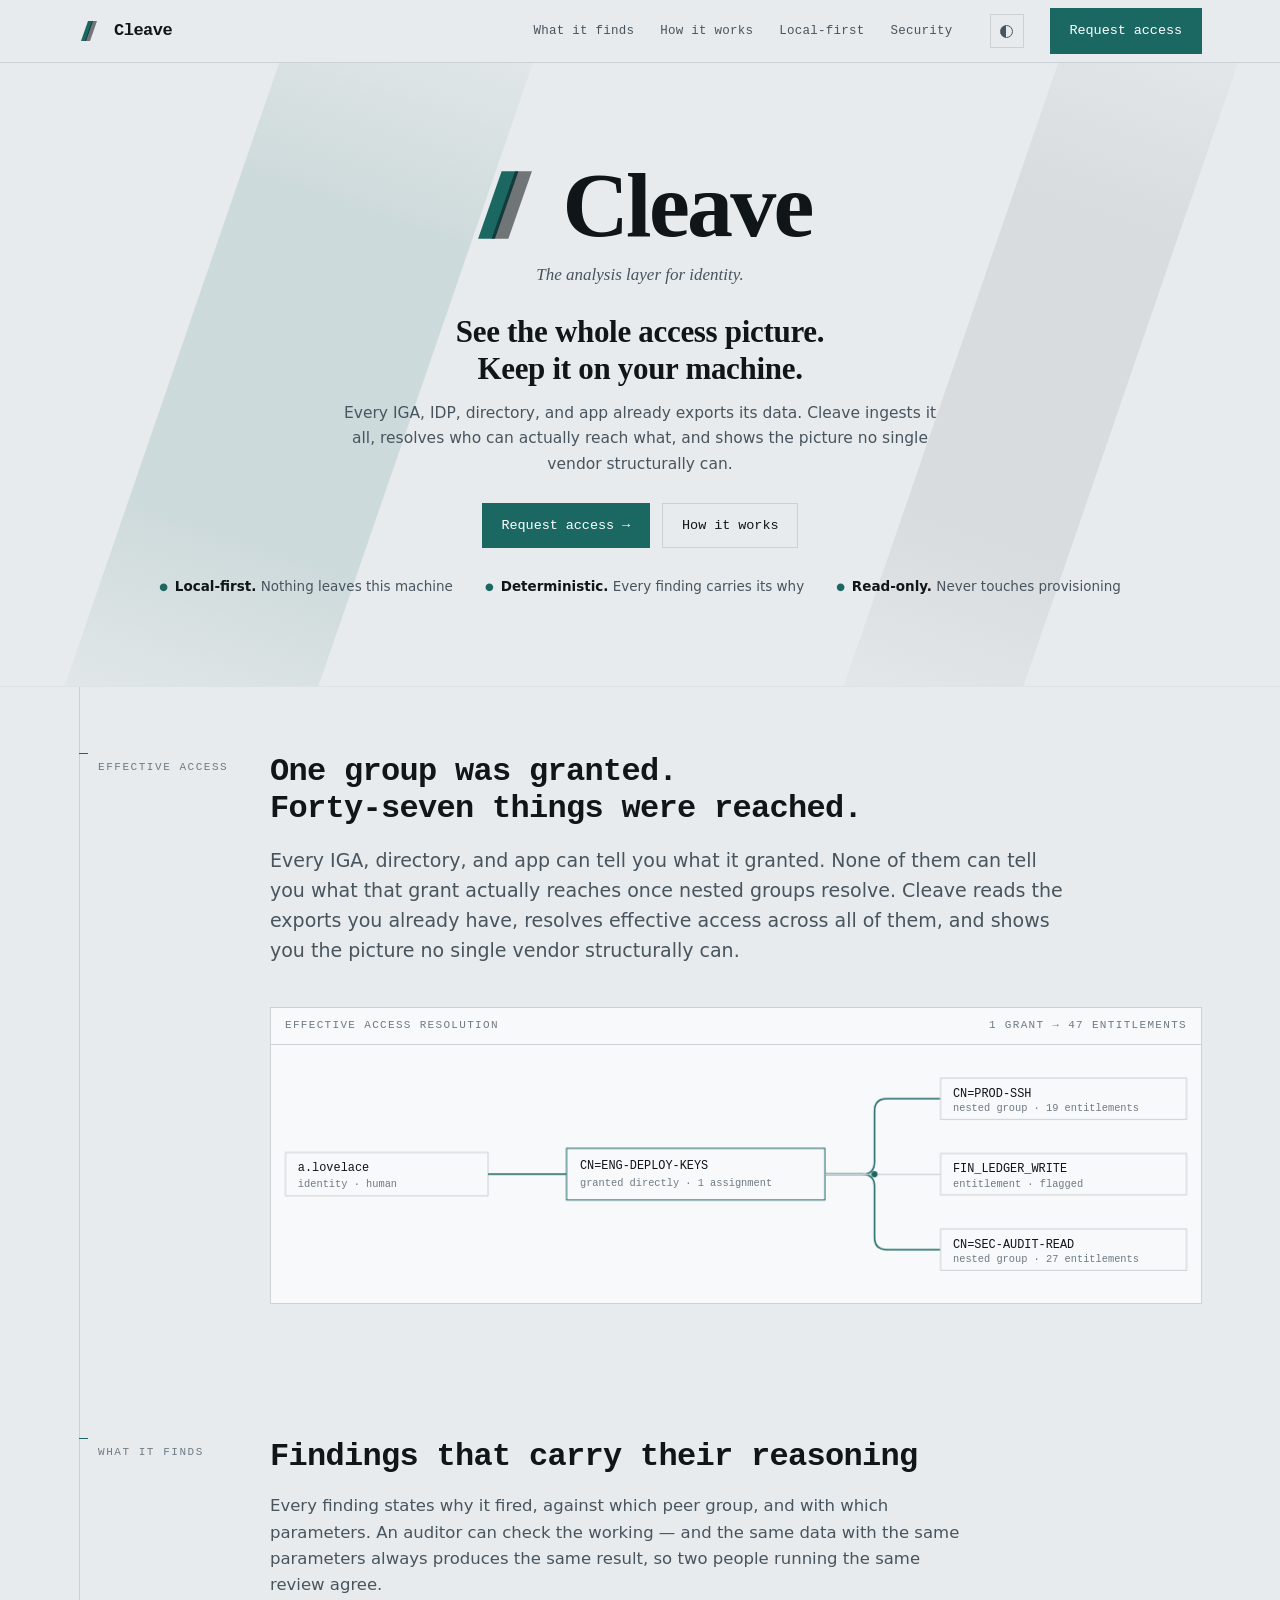
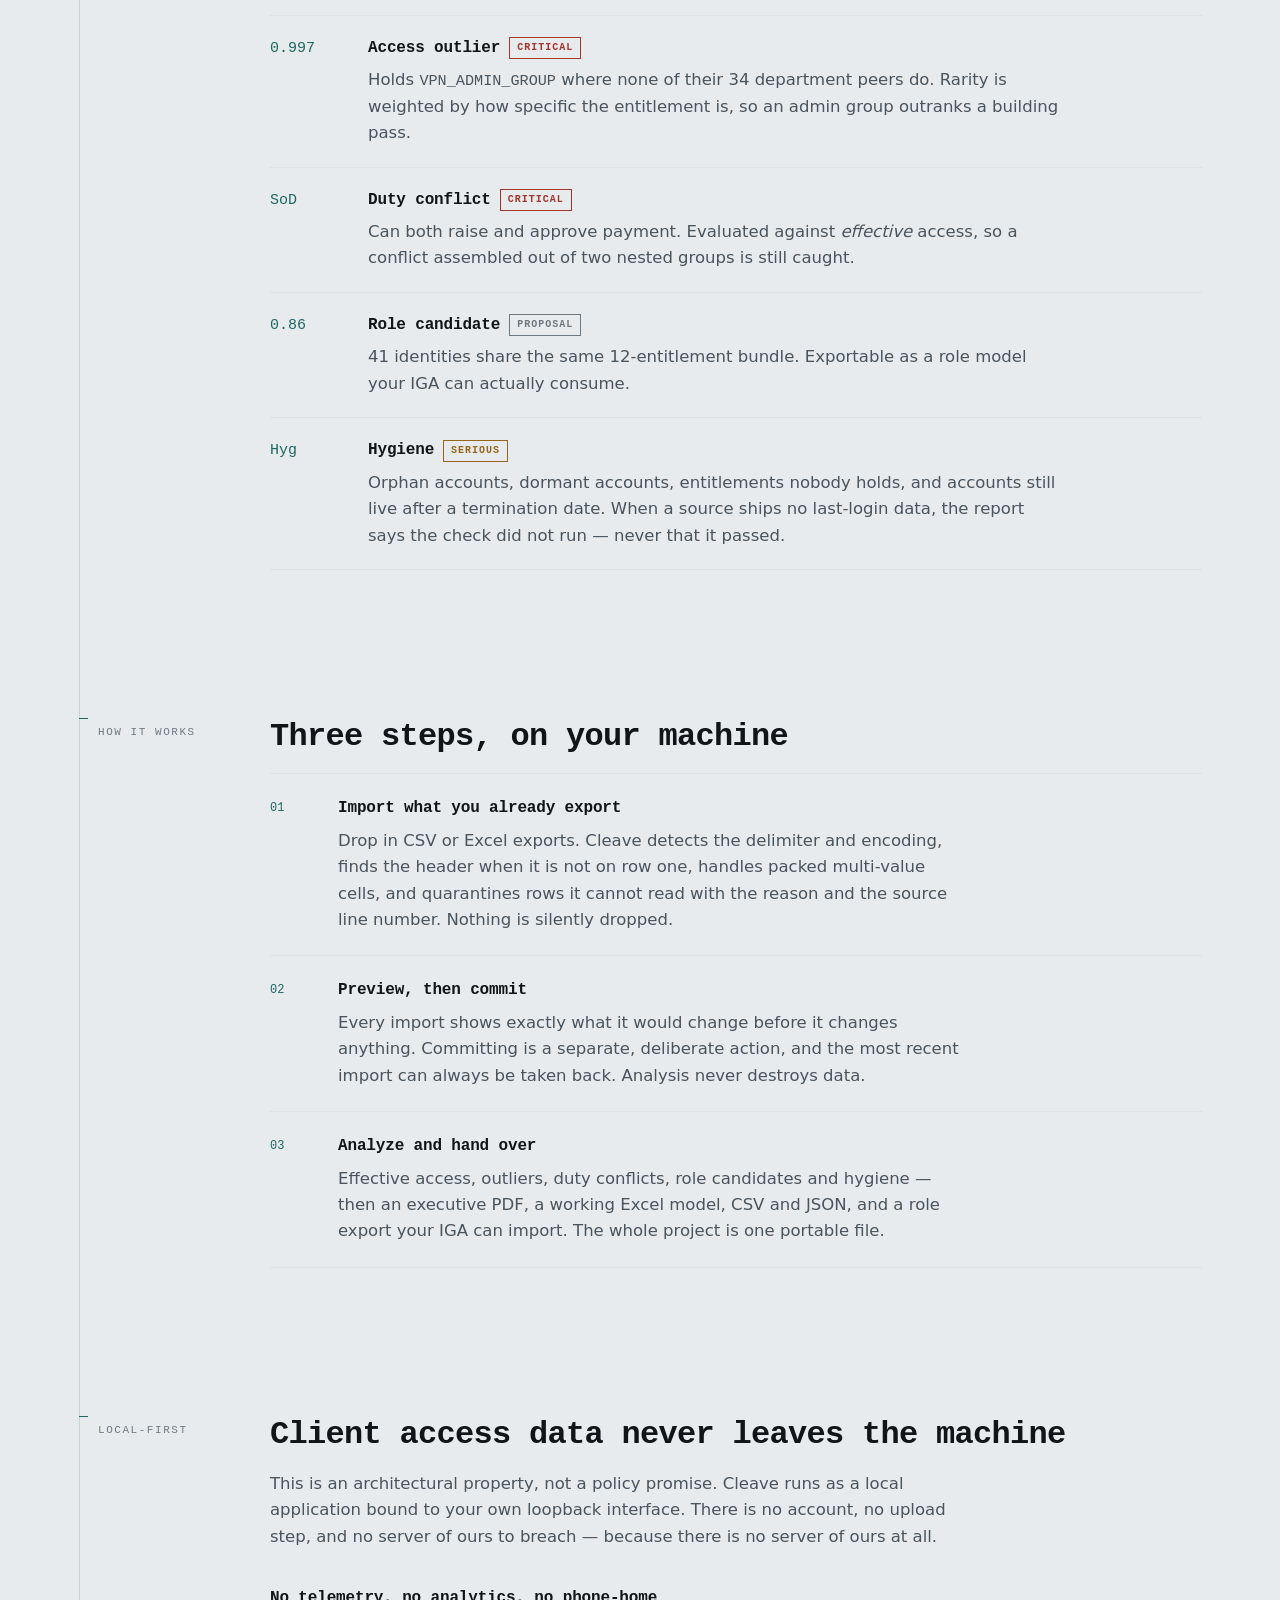
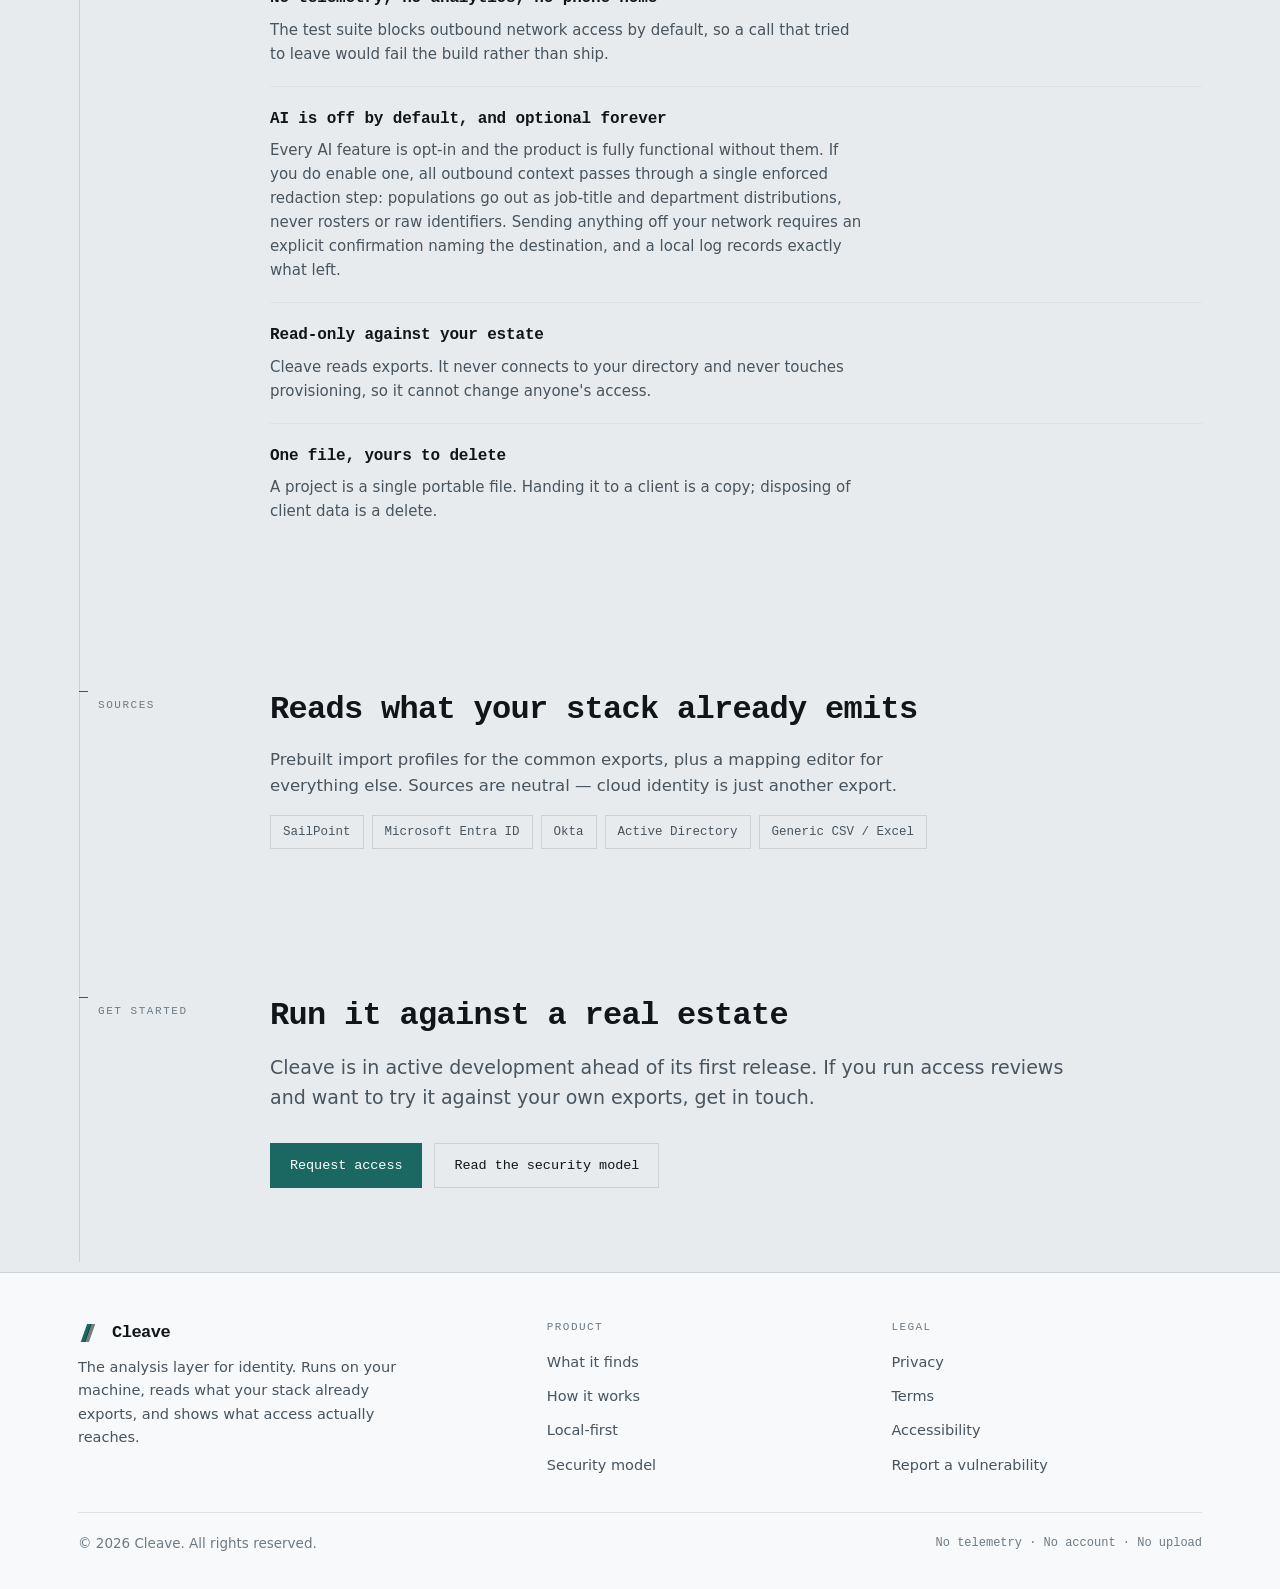
==== commit 12c9d9a0: "site: open on the landing, matching the app's portal cleavehq.com went straight into the dense 'One " ====
--- a/site/index.html
+++ b/site/index.html
@@ -317,6 +317,102 @@
   }
   .cl-btn-ghost:hover { border-color: var(--accent); color: var(--accent); filter: none; }
 
+  /* ---------- landing ----------
+     Ported from the app's landing portal (design round L8, "monolith"):
+     centred identity over the mark's own cleft geometry at architectural
+     scale. The site and the app now open on the same face. */
+  .cl-landing {
+    position: relative;
+    overflow: hidden;
+    padding: 96px 0 88px;
+    border-bottom: 1px solid var(--rule-soft);
+  }
+  .cl-landing-in {
+    position: relative;
+    max-width: var(--page);
+    margin: 0 auto;
+    padding: 0 28px;
+    display: flex;
+    flex-direction: column;
+    align-items: center;
+    text-align: center;
+  }
+  .cl-cleft { position: absolute; inset: 0; overflow: hidden; pointer-events: none; }
+  .cl-cleft span { position: absolute; top: -20%; height: 140%; transform: rotate(19deg); }
+  .cl-cleft-a {
+    left: 14%; width: 240px;
+    background: linear-gradient(to bottom, transparent,
+      color-mix(in oklab, var(--accent) 13%, transparent) 30%,
+      color-mix(in oklab, var(--accent) 13%, transparent) 70%, transparent);
+  }
+  .cl-cleft-b {
+    right: 12%; width: 170px;
+    background: linear-gradient(to bottom, transparent,
+      color-mix(in oklab, var(--ink) 7%, transparent) 30%,
+      color-mix(in oklab, var(--ink) 7%, transparent) 70%, transparent);
+  }
+  .cl-identity {
+    display: flex; align-items: center; justify-content: center;
+    gap: 20px; margin-bottom: 10px;
+  }
+  .cl-mark-xl { flex: none; }
+  .cl-wordmark {
+    font-family: var(--serif);
+    font-weight: 700;
+    font-size: clamp(54px, 9vw, 92px);
+    line-height: 1;
+    letter-spacing: -0.03em;
+  }
+  .cl-tagline {
+    font-family: var(--serif);
+    font-style: italic;
+    font-size: 17px;
+    color: var(--ink-2);
+    margin: 0 0 26px;
+  }
+  .cl-landing-h1 {
+    font-family: var(--serif);
+    font-weight: 700;
+    font-size: clamp(25px, 3.3vw, 31px);
+    line-height: 1.18;
+    letter-spacing: -0.01em;
+    max-width: 24ch;
+    margin: 0 0 14px;
+    text-wrap: balance;
+  }
+  .cl-landing-lede {
+    font-size: 15.5px;
+    line-height: 1.62;
+    color: var(--ink-2);
+    max-width: 62ch;
+    margin: 0 0 26px;
+  }
+  .cl-claims {
+    list-style: none;
+    margin: 28px 0 0;
+    padding: 0;
+    display: flex;
+    flex-wrap: wrap;
+    justify-content: center;
+    gap: 8px 32px;
+    font-size: 13.5px;
+    color: var(--ink-2);
+  }
+  .cl-claims b { color: var(--ink); font-weight: 600; }
+  .cl-claims li::before {
+    content: "\25CF";
+    color: var(--accent);
+    margin-right: 7px;
+    font-size: 10px;
+    vertical-align: 1px;
+  }
+  @media (max-width: 720px) {
+    .cl-landing { padding: 62px 0 56px; }
+    .cl-identity { gap: 13px; }
+    .cl-cleft { display: none; }
+    .cl-claims { gap: 6px 22px; }
+  }
+
   /* ---------- hero graphic ---------- */
   .cl-hero { padding: 66px 0 60px; }
   .cl-resolve {
@@ -595,11 +691,45 @@
   <main id="main">
     <!-- ==================== HOME ==================== -->
     <div id="page-home">
+      <section class="cl-landing" aria-labelledby="cl-landing-h1">
+        <div class="cl-cleft" aria-hidden="true">
+          <span class="cl-cleft-a"></span>
+          <span class="cl-cleft-b"></span>
+        </div>
+        <div class="cl-landing-in">
+          <div class="cl-identity">
+            <svg class="cl-mark cl-mark-xl" width="74" height="74" viewBox="0 0 22 22" aria-hidden="true">
+              <path class="a" d="M10 1 L3 21 L8 21 L15 1 Z" />
+              <path class="b" d="M14 1 L19 1 L12 21 L7 21 Z" />
+            </svg>
+            <span class="cl-wordmark">Cleave</span>
+          </div>
+          <p class="cl-tagline">The analysis layer for identity.</p>
+          <h1 class="cl-landing-h1" id="cl-landing-h1">
+            See the whole access picture. Keep it on your machine.
+          </h1>
+          <p class="cl-landing-lede">
+            Every IGA, IDP, directory, and app already exports its data. Cleave
+            ingests it all, resolves who can actually reach what, and shows the
+            picture no single vendor structurally can.
+          </p>
+          <div class="cl-btnrow">
+            <a class="cl-btn" href="mailto:hello@cleavehq.com?subject=Cleave%20early%20access">Request access &rarr;</a>
+            <a class="cl-btn cl-btn-ghost" href="#how">How it works</a>
+          </div>
+          <ul class="cl-claims">
+            <li><b>Local-first.</b> Nothing leaves this machine</li>
+            <li><b>Deterministic.</b> Every finding carries its why</li>
+            <li><b>Read-only.</b> Never touches provisioning</li>
+          </ul>
+        </div>
+      </section>
+
       <div class="cl-wrap">
         <section class="cl-hero cl-fault">
           <div class="cl-label">Effective access</div>
           <div class="cl-body">
-            <h1 class="cl-h1">One group was granted.<br />Forty-seven things were reached.</h1>
+            <h2 class="cl-h2">One group was granted.<br />Forty-seven things were reached.</h2>
             <p class="cl-lede">
               Every IGA, directory, and app can tell you what it granted. None of
               them can tell you what that grant actually reaches once nested
@@ -607,10 +737,6 @@
               effective access across all of them, and shows you the picture no
               single vendor structurally can.
             </p>
-            <div class="cl-btnrow">
-              <a class="cl-btn" href="mailto:hello@cleavehq.com?subject=Cleave%20early%20access">Request access</a>
-              <a class="cl-btn cl-btn-ghost" href="#how">How it works</a>
-            </div>
 
             <figure class="cl-resolve">
               <figcaption class="cl-resolve-head">
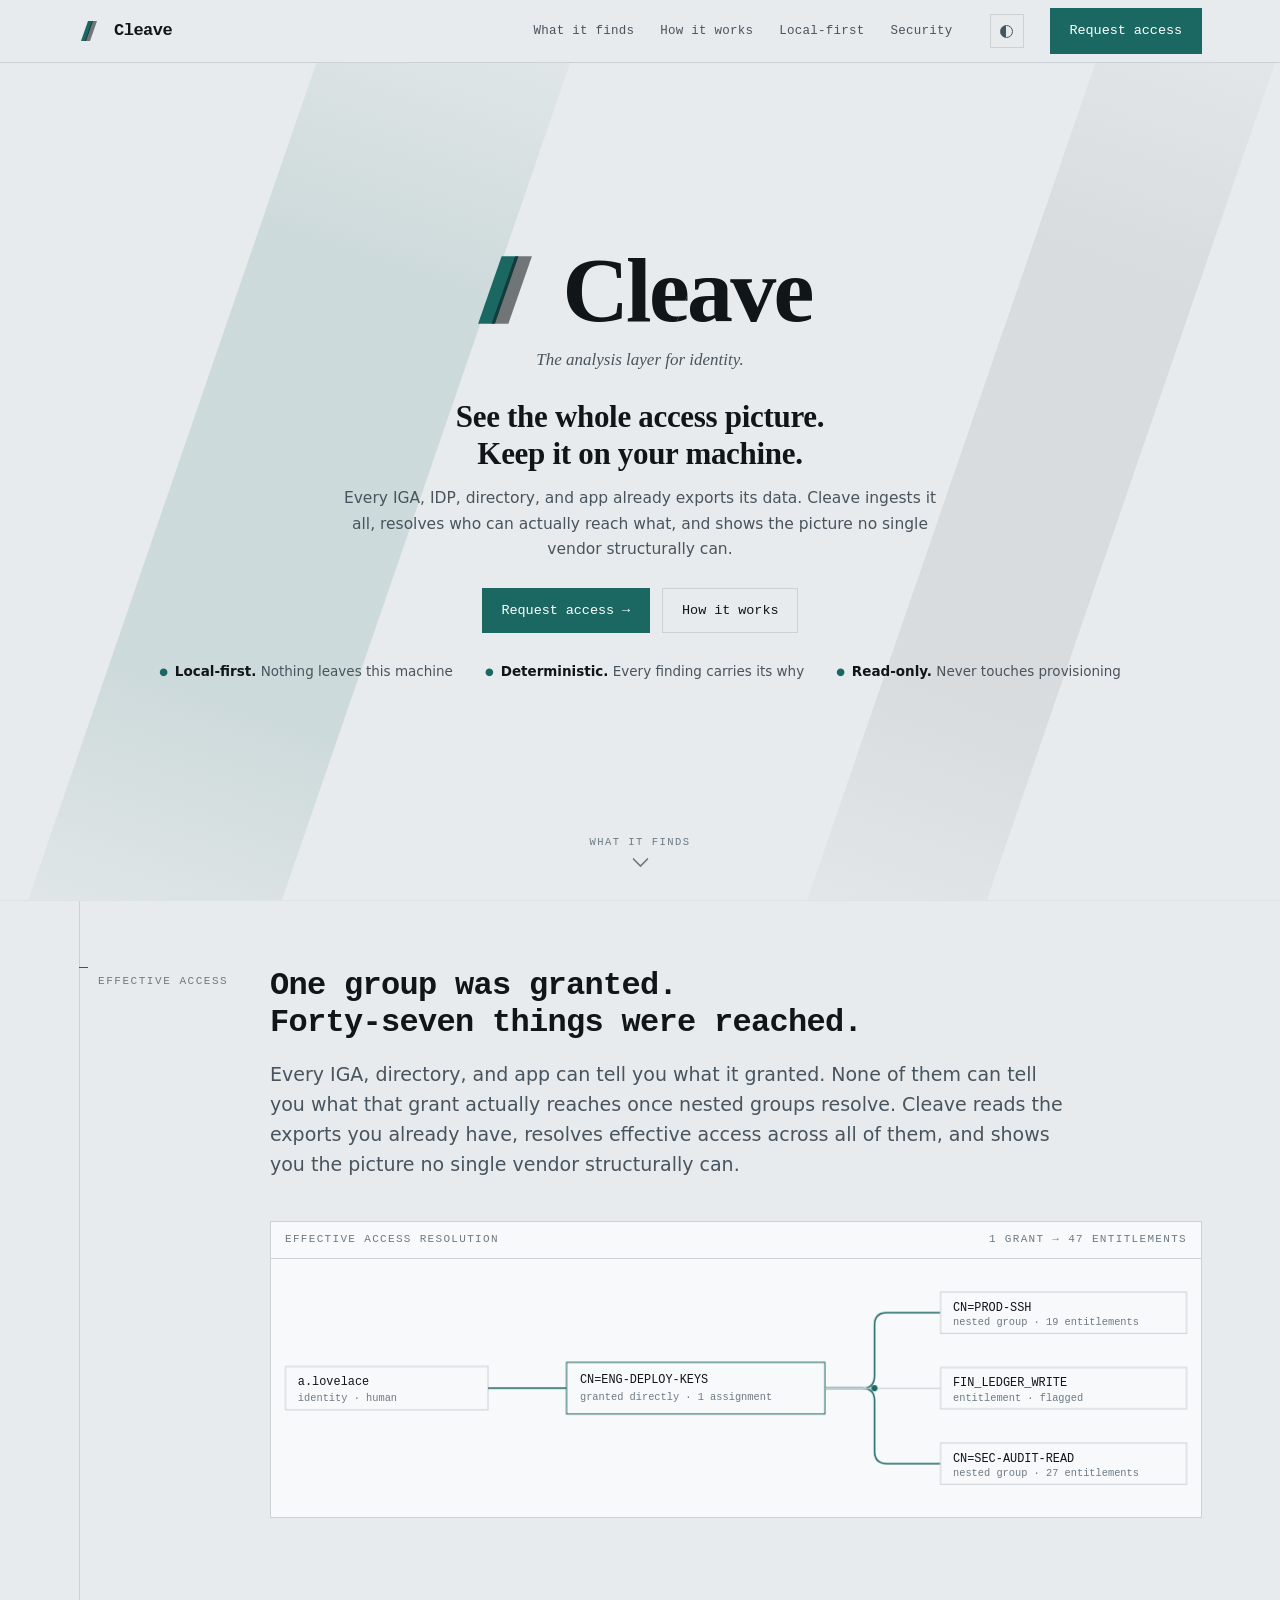
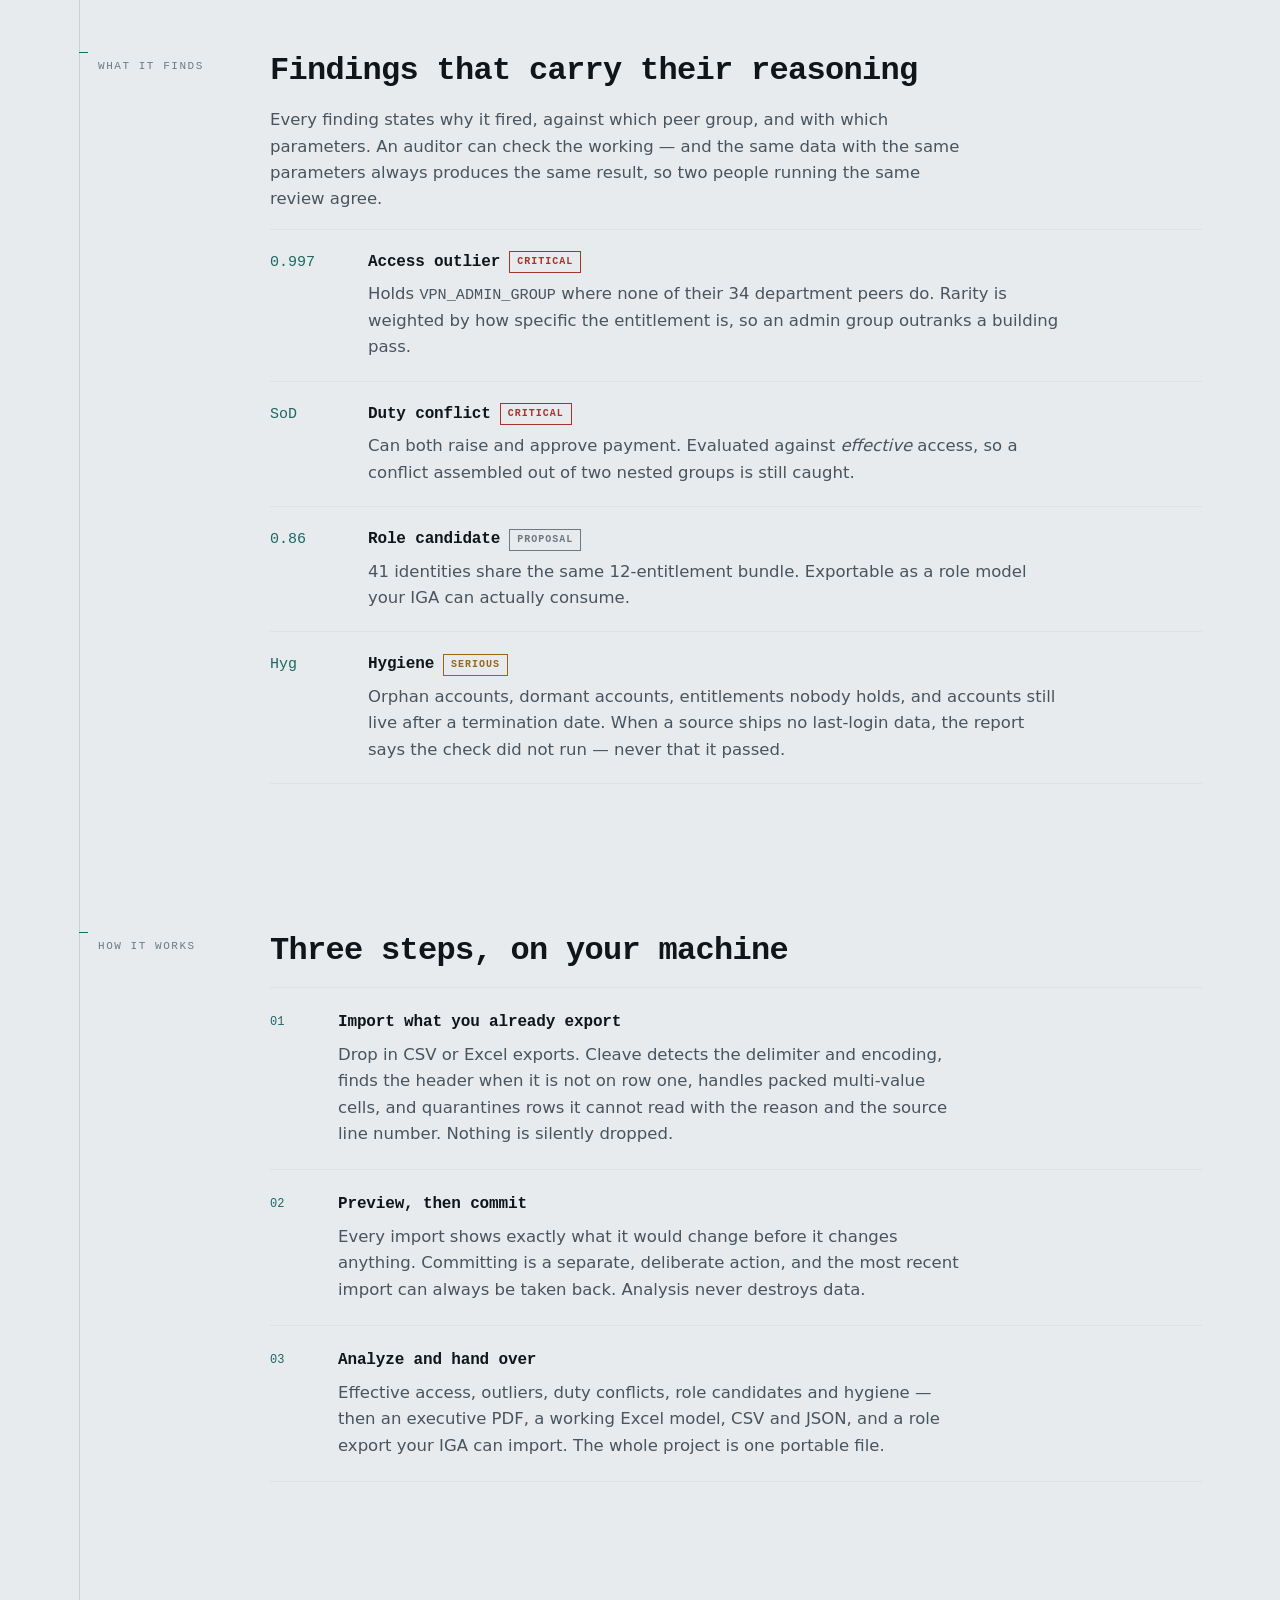
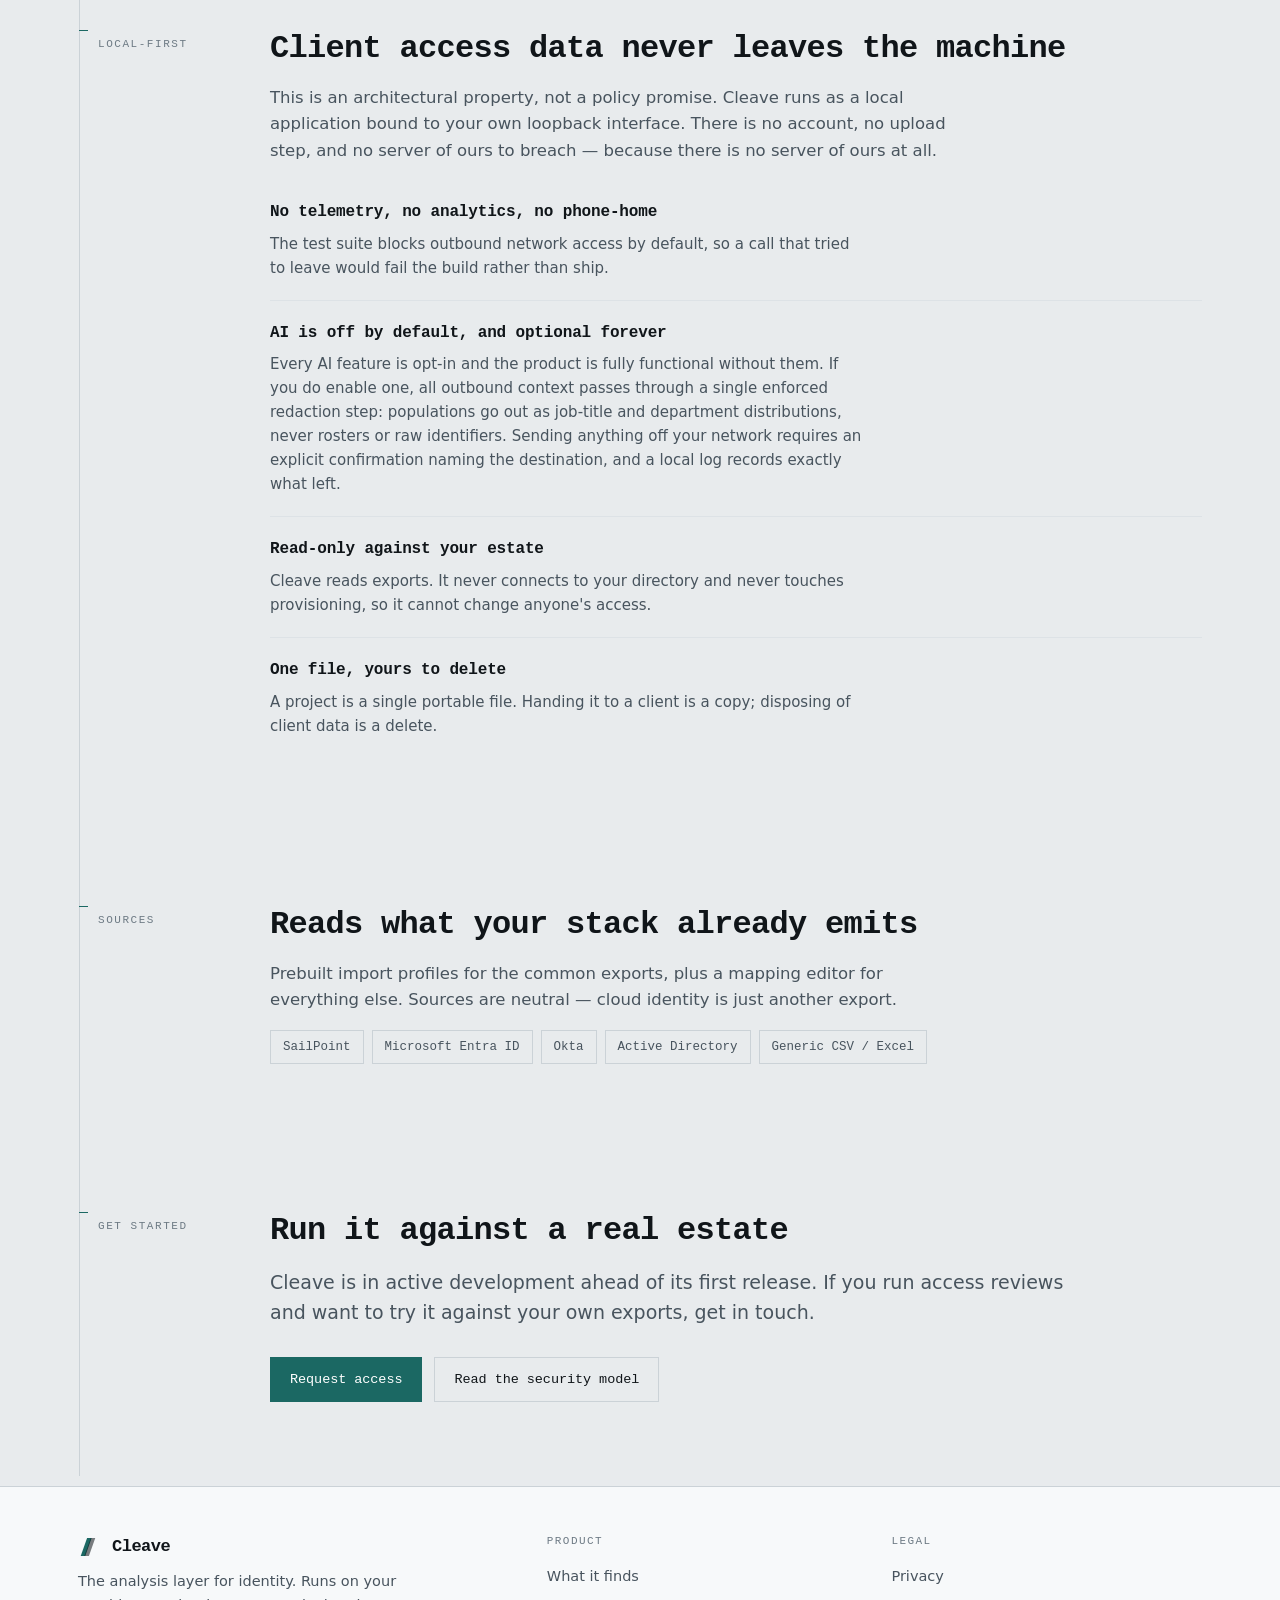
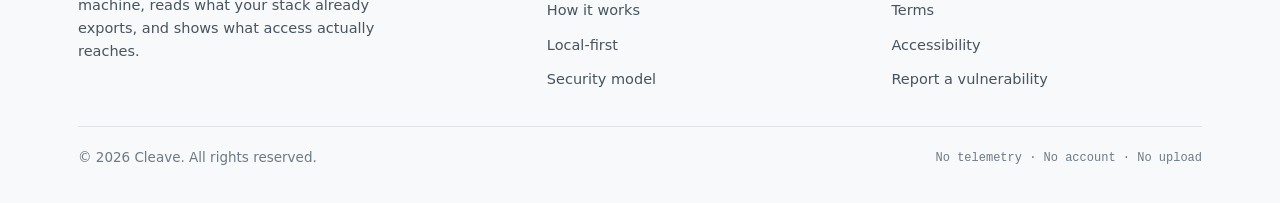
==== commit 48c91f83: "site: full-viewport landing, and restore the cleave animation The landing now fills exactly one view" ====
--- a/site/index.html
+++ b/site/index.html
@@ -61,6 +61,8 @@
     --gutter: 190px;
     --measure: 66ch;
     --page: 1180px;
+    /* masthead height, so the landing can fill exactly one viewport under it */
+    --header-h: 62px;
   }
 
   @media (prefers-color-scheme: dark) {
@@ -274,6 +276,8 @@
      reachable only by scrolling to the footer. */
   .cl-navrow { display: none; }
   @media (max-width: 760px) {
+    /* the section-nav row appears below the masthead at this width */
+    :root { --header-h: 97px; }
     .cl-nav { display: none; }
     .cl-navrow {
       display: flex;
@@ -324,7 +328,13 @@
   .cl-landing {
     position: relative;
     overflow: hidden;
-    padding: 96px 0 88px;
+    /* exactly one viewport under the masthead. svh, not vh, so mobile browser
+       chrome does not push the scroll cue off screen. */
+    min-height: calc(100svh - var(--header-h));
+    display: flex;
+    flex-direction: column;
+    justify-content: center;
+    padding: 56px 0 92px;
     border-bottom: 1px solid var(--rule-soft);
   }
   .cl-landing-in {
@@ -336,6 +346,30 @@
     flex-direction: column;
     align-items: center;
     text-align: center;
+  }
+  /* scroll cue: the "there is more below" affordance */
+  .cl-cue {
+    position: absolute;
+    left: 50%;
+    bottom: 26px;
+    transform: translateX(-50%);
+    display: inline-flex;
+    flex-direction: column;
+    align-items: center;
+    gap: 7px;
+    font-family: var(--mono);
+    font-size: 10.5px;
+    letter-spacing: 0.14em;
+    text-transform: uppercase;
+    color: var(--ink-3);
+    text-decoration: none;
+    padding: 6px 10px;
+  }
+  .cl-cue:hover { color: var(--ink-2); }
+  .cl-cue svg { animation: cl-cue-bob 2.4s ease-in-out infinite; }
+  @keyframes cl-cue-bob {
+    0%, 100% { transform: translateY(0); opacity: 0.75; }
+    50%      { transform: translateY(4px); opacity: 1; }
   }
   .cl-cleft { position: absolute; inset: 0; overflow: hidden; pointer-events: none; }
   .cl-cleft span { position: absolute; top: -20%; height: 140%; transform: rotate(19deg); }
@@ -407,10 +441,58 @@
     vertical-align: 1px;
   }
   @media (max-width: 720px) {
-    .cl-landing { padding: 62px 0 56px; }
+    .cl-landing { padding: 40px 0 76px; }
     .cl-identity { gap: 13px; }
     .cl-cleft { display: none; }
     .cl-claims { gap: 6px 22px; }
+  }
+
+  /* ---------- the cleave animation ----------
+     Ported from the app (lab round 3, option A). The mark holds still; the
+     WORD is cleaved: a blade strikes along the mark's own cleft angle, the
+     halves part the way the wedges sit, and the word closes again. Plays on
+     load and on hover. */
+  .cleave-dw { position: relative; display: inline-block; }
+  .cleave-dw .cleave-spacer { visibility: hidden; }
+  .cleave-dw .cleave-piece { position: absolute; inset: 0; }
+  .cleave-dw .cleave-pl { clip-path: polygon(-2% -10%, 60% -10%, 42% 110%, -2% 110%); }
+  .cleave-dw .cleave-pr { clip-path: polygon(60% -10%, 103% -10%, 103% 110%, 42% 110%); }
+  .cleave-dw .cleave-blade {
+    position: absolute;
+    top: -14%;
+    bottom: -14%;
+    left: 50%;
+    width: 1.5px;
+    background: var(--accent);
+    transform: rotate(19deg) scaleY(0);
+    transform-origin: center;
+    pointer-events: none;
+  }
+  .cleave-dw.go .cleave-blade { animation: cleaveA-blade 0.95s cubic-bezier(0.55, 0, 0.25, 1) both; }
+  .cleave-dw.go .cleave-pl    { animation: cleaveA-l     0.95s cubic-bezier(0.55, 0, 0.25, 1) both; }
+  .cleave-dw.go .cleave-pr    { animation: cleaveA-r     0.95s cubic-bezier(0.55, 0, 0.25, 1) both; }
+  @keyframes cleaveA-blade {
+    0%        { transform: rotate(19deg) scaleY(0); opacity: 1; }
+    22%       { transform: rotate(19deg) scaleY(1); opacity: 1; }
+    55%       { opacity: 1; }
+    80%, 100% { opacity: 0; }
+  }
+  @keyframes cleaveA-l {
+    0%, 20% { transform: none; }
+    42%     { transform: translate(-0.1em, -0.07em); }
+    62%     { transform: translate(-0.1em, -0.07em); }
+    100%    { transform: none; }
+  }
+  @keyframes cleaveA-r {
+    0%, 20% { transform: none; }
+    42%     { transform: translate(0.1em, 0.07em); }
+    62%     { transform: translate(0.1em, 0.07em); }
+    100%    { transform: none; }
+  }
+  @media (prefers-reduced-motion: reduce) {
+    .cleave-dw .cleave-piece,
+    .cleave-dw .cleave-blade { animation: none !important; }
+    .cl-cue svg { animation: none; }
   }
 
   /* ---------- hero graphic ---------- */
@@ -702,7 +784,12 @@
               <path class="a" d="M10 1 L3 21 L8 21 L15 1 Z" />
               <path class="b" d="M14 1 L19 1 L12 21 L7 21 Z" />
             </svg>
-            <span class="cl-wordmark">Cleave</span>
+            <span class="cl-wordmark cleave-dw" data-cleave aria-label="Cleave">
+              <span class="cleave-spacer">Cleave</span>
+              <span class="cleave-piece cleave-pl" aria-hidden="true">Cleave</span>
+              <span class="cleave-piece cleave-pr" aria-hidden="true">Cleave</span>
+              <span class="cleave-blade" aria-hidden="true"></span>
+            </span>
           </div>
           <p class="cl-tagline">The analysis layer for identity.</p>
           <h1 class="cl-landing-h1" id="cl-landing-h1">
@@ -723,10 +810,17 @@
             <li><b>Read-only.</b> Never touches provisioning</li>
           </ul>
         </div>
+        <a class="cl-cue" href="#effective">
+          <span>What it finds</span>
+          <svg width="16" height="10" viewBox="0 0 16 10" aria-hidden="true" fill="none">
+            <path d="M1 1 L8 8 L15 1" stroke="currentColor" stroke-width="1.6"
+                  stroke-linecap="square" />
+          </svg>
+        </a>
       </section>
 
       <div class="cl-wrap">
-        <section class="cl-hero cl-fault">
+        <section class="cl-hero cl-fault" id="effective">
           <div class="cl-label">Effective access</div>
           <div class="cl-body">
             <h2 class="cl-h2">One group was granted.<br />Forty-seven things were reached.</h2>
@@ -1342,6 +1436,34 @@
     });
     sync();
   })();
+
+  /* ---- the cleave animation ----------------------------------------------
+     Plays once on load and again on hover, matching the app. The CSS carries
+     the reduced-motion opt-out, so this only toggles a class. */
+  (function () {
+    var els = document.querySelectorAll("[data-cleave]");
+    if (!els.length) return;
+
+    function play(el) {
+      if (el._clTimer) clearTimeout(el._clTimer);
+      el.classList.remove("go");
+      // Two frames: let the class removal commit so the animation restarts
+      // rather than being treated as still-running.
+      requestAnimationFrame(function () {
+        requestAnimationFrame(function () {
+          el.classList.add("go");
+          el._clTimer = setTimeout(function () {
+            el.classList.remove("go");
+          }, 1050);
+        });
+      });
+    }
+
+    els.forEach(function (el) {
+      el.addEventListener("mouseenter", function () { play(el); });
+      play(el);
+    });
+  })();
 </script>
 
 </body>
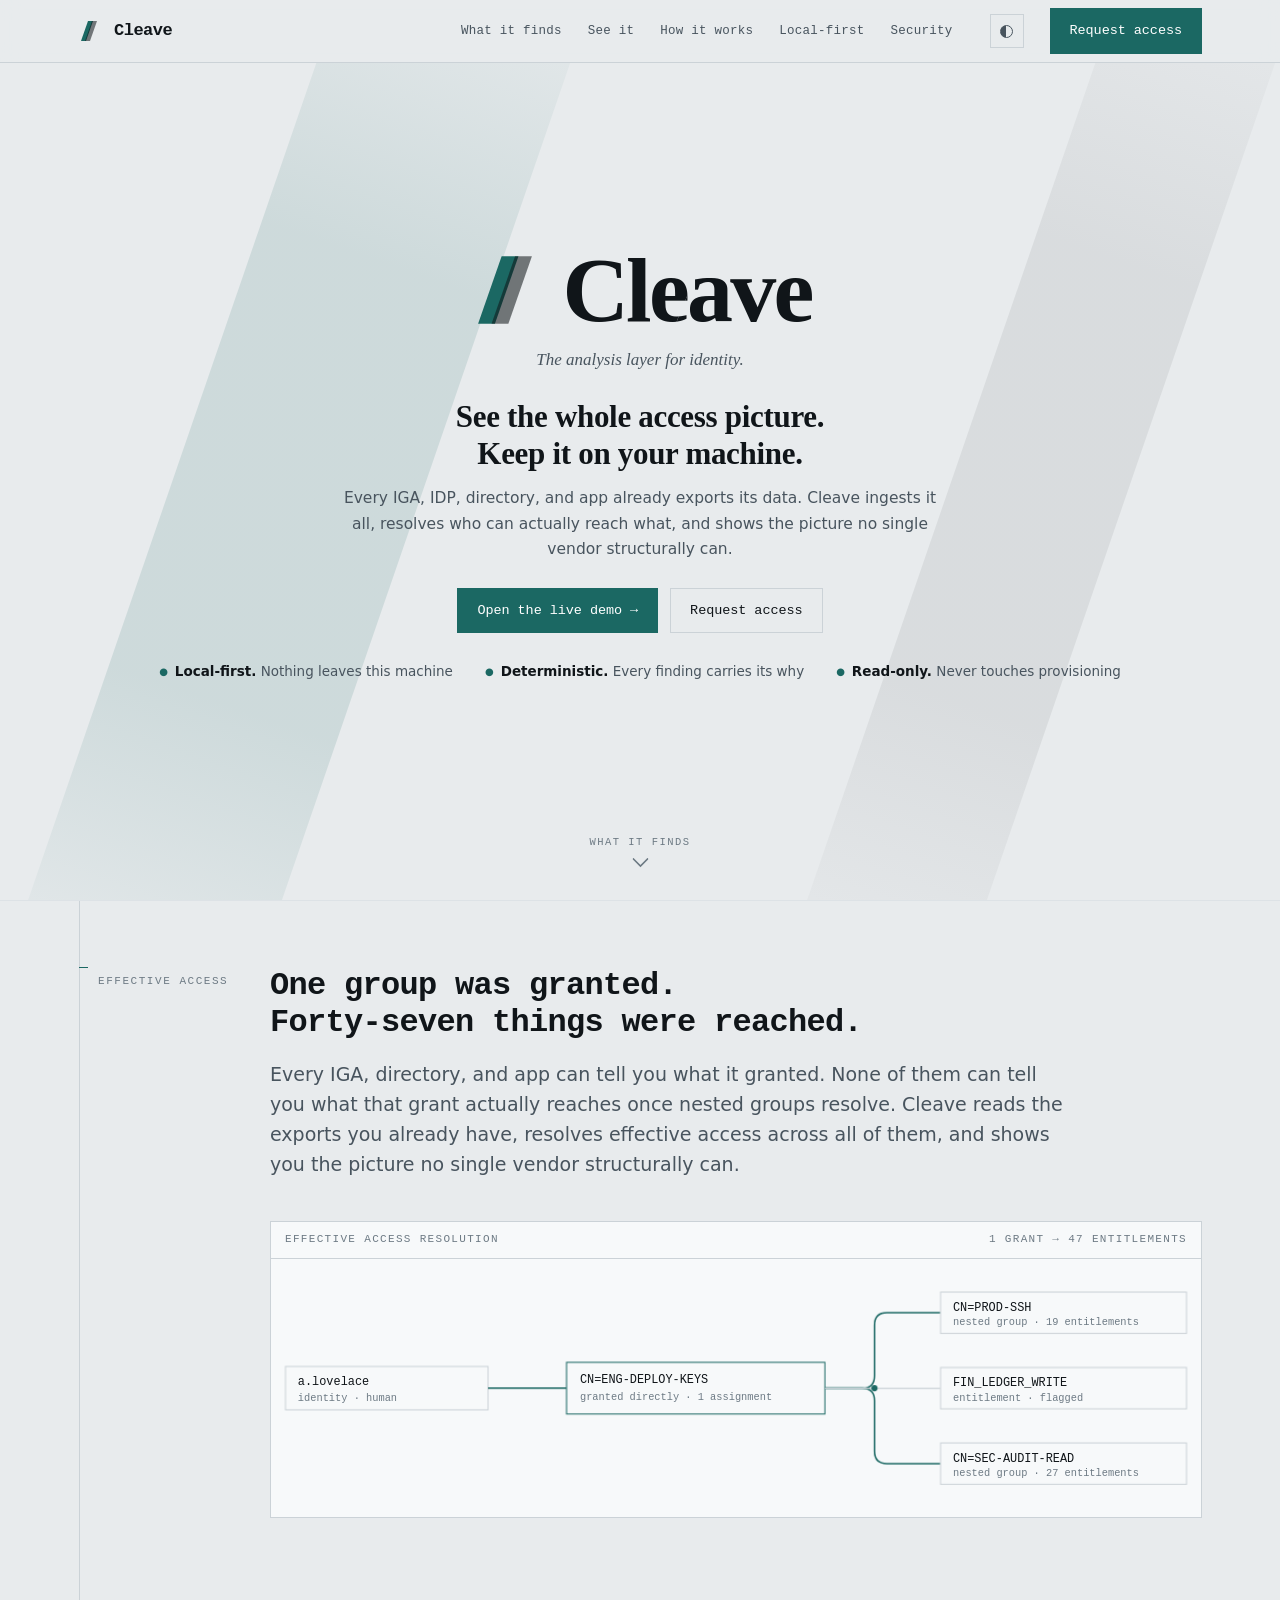
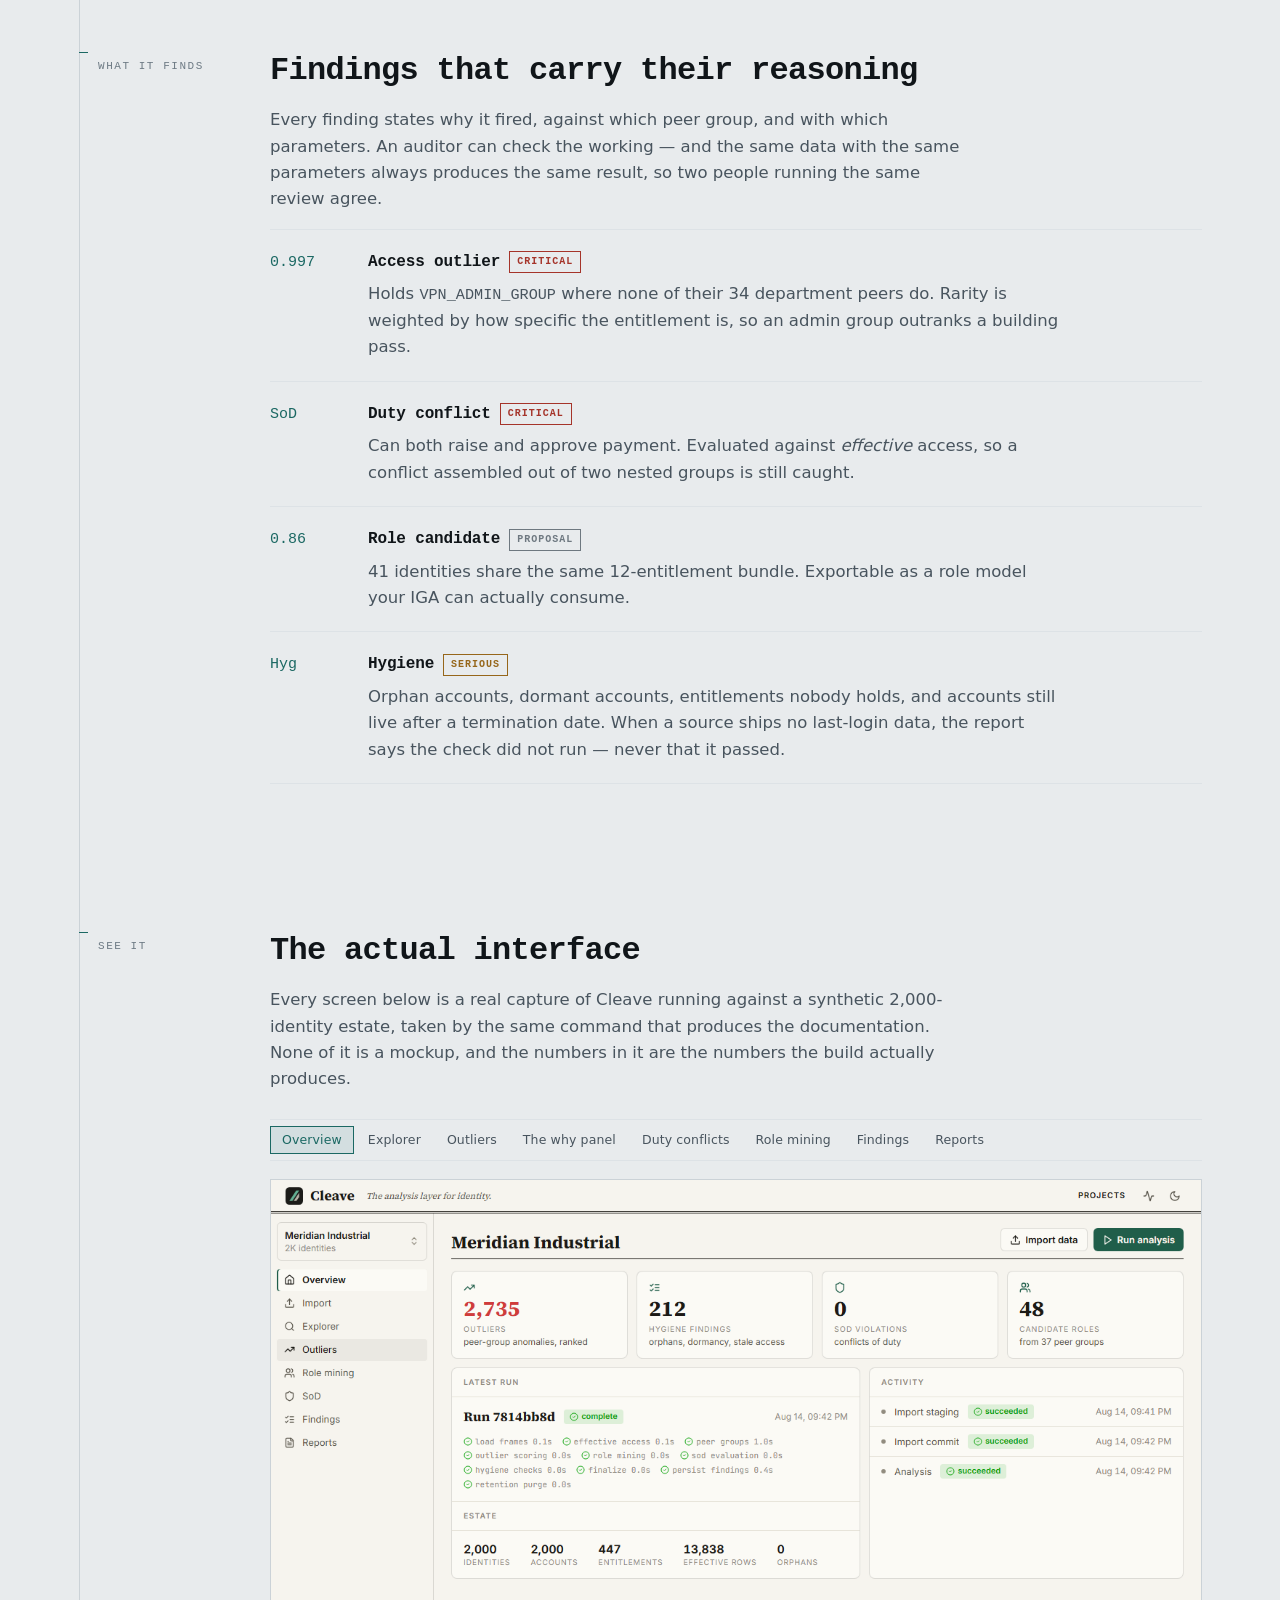
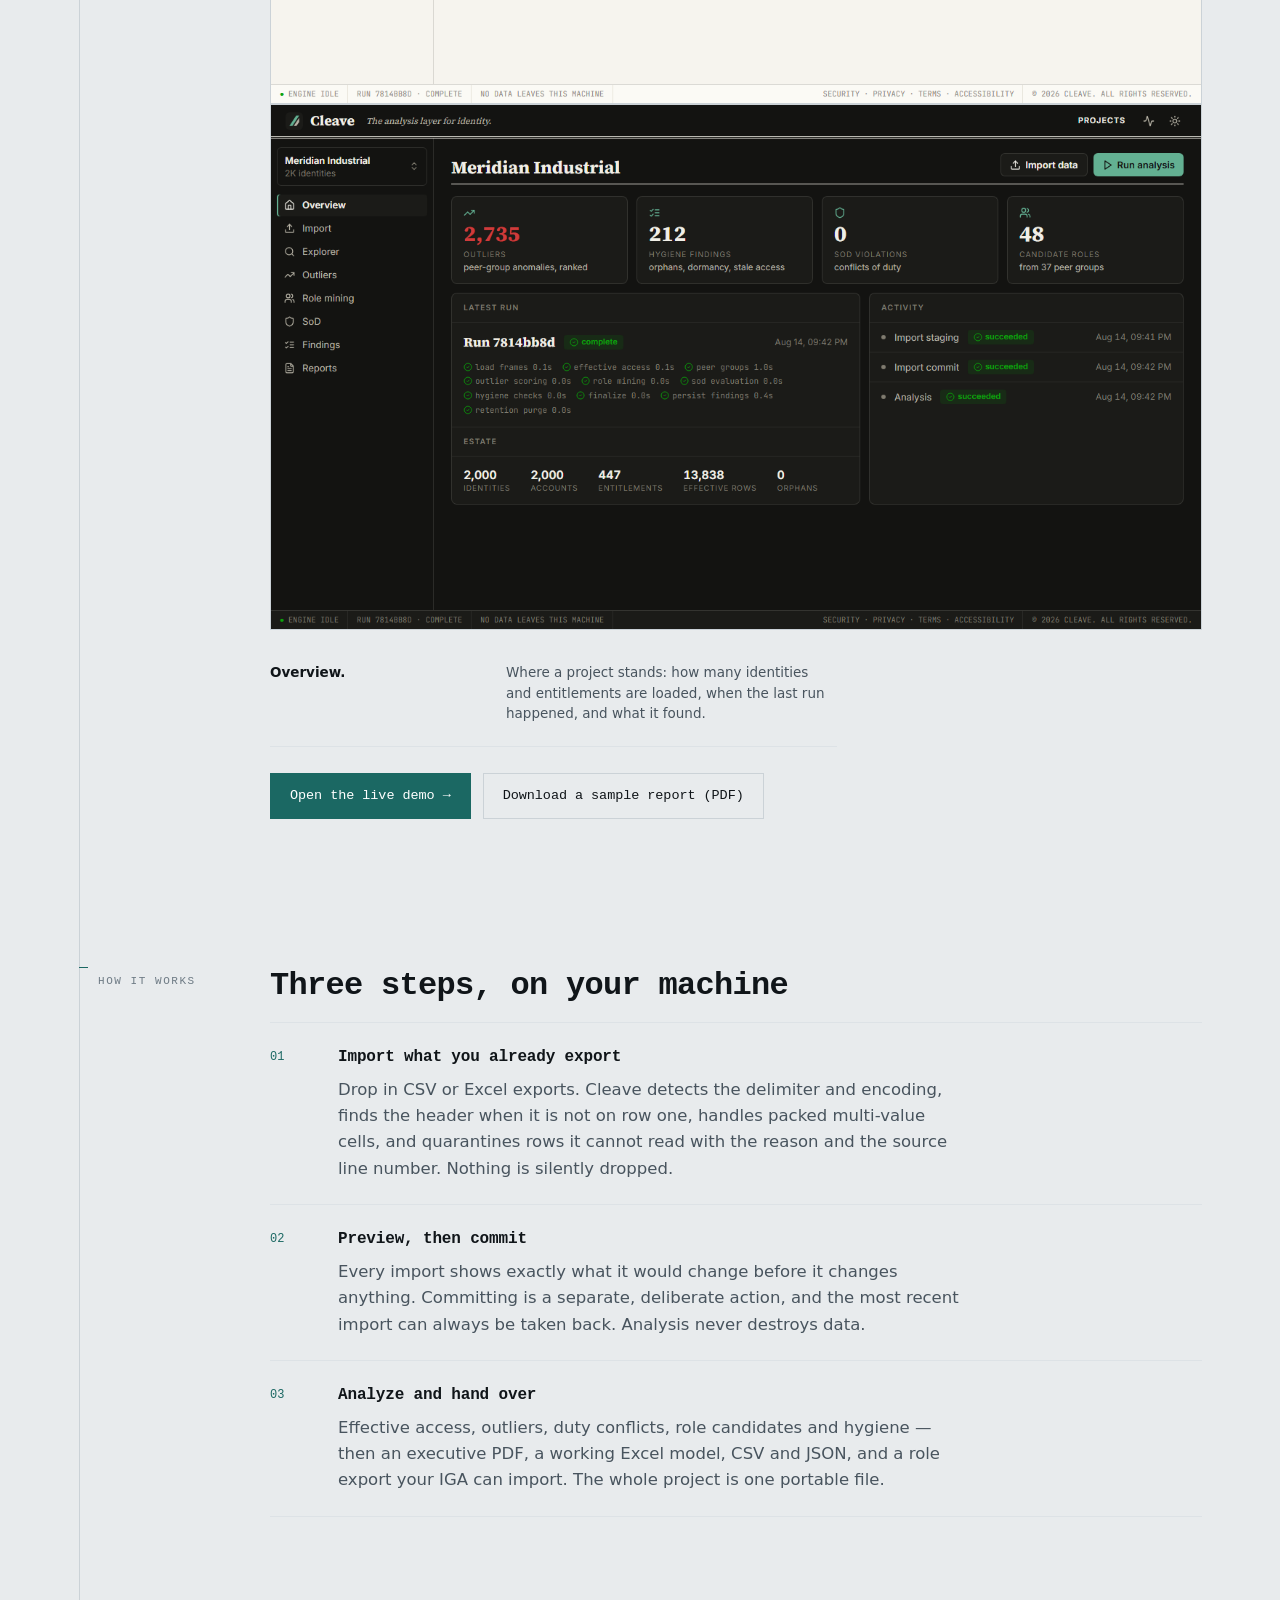
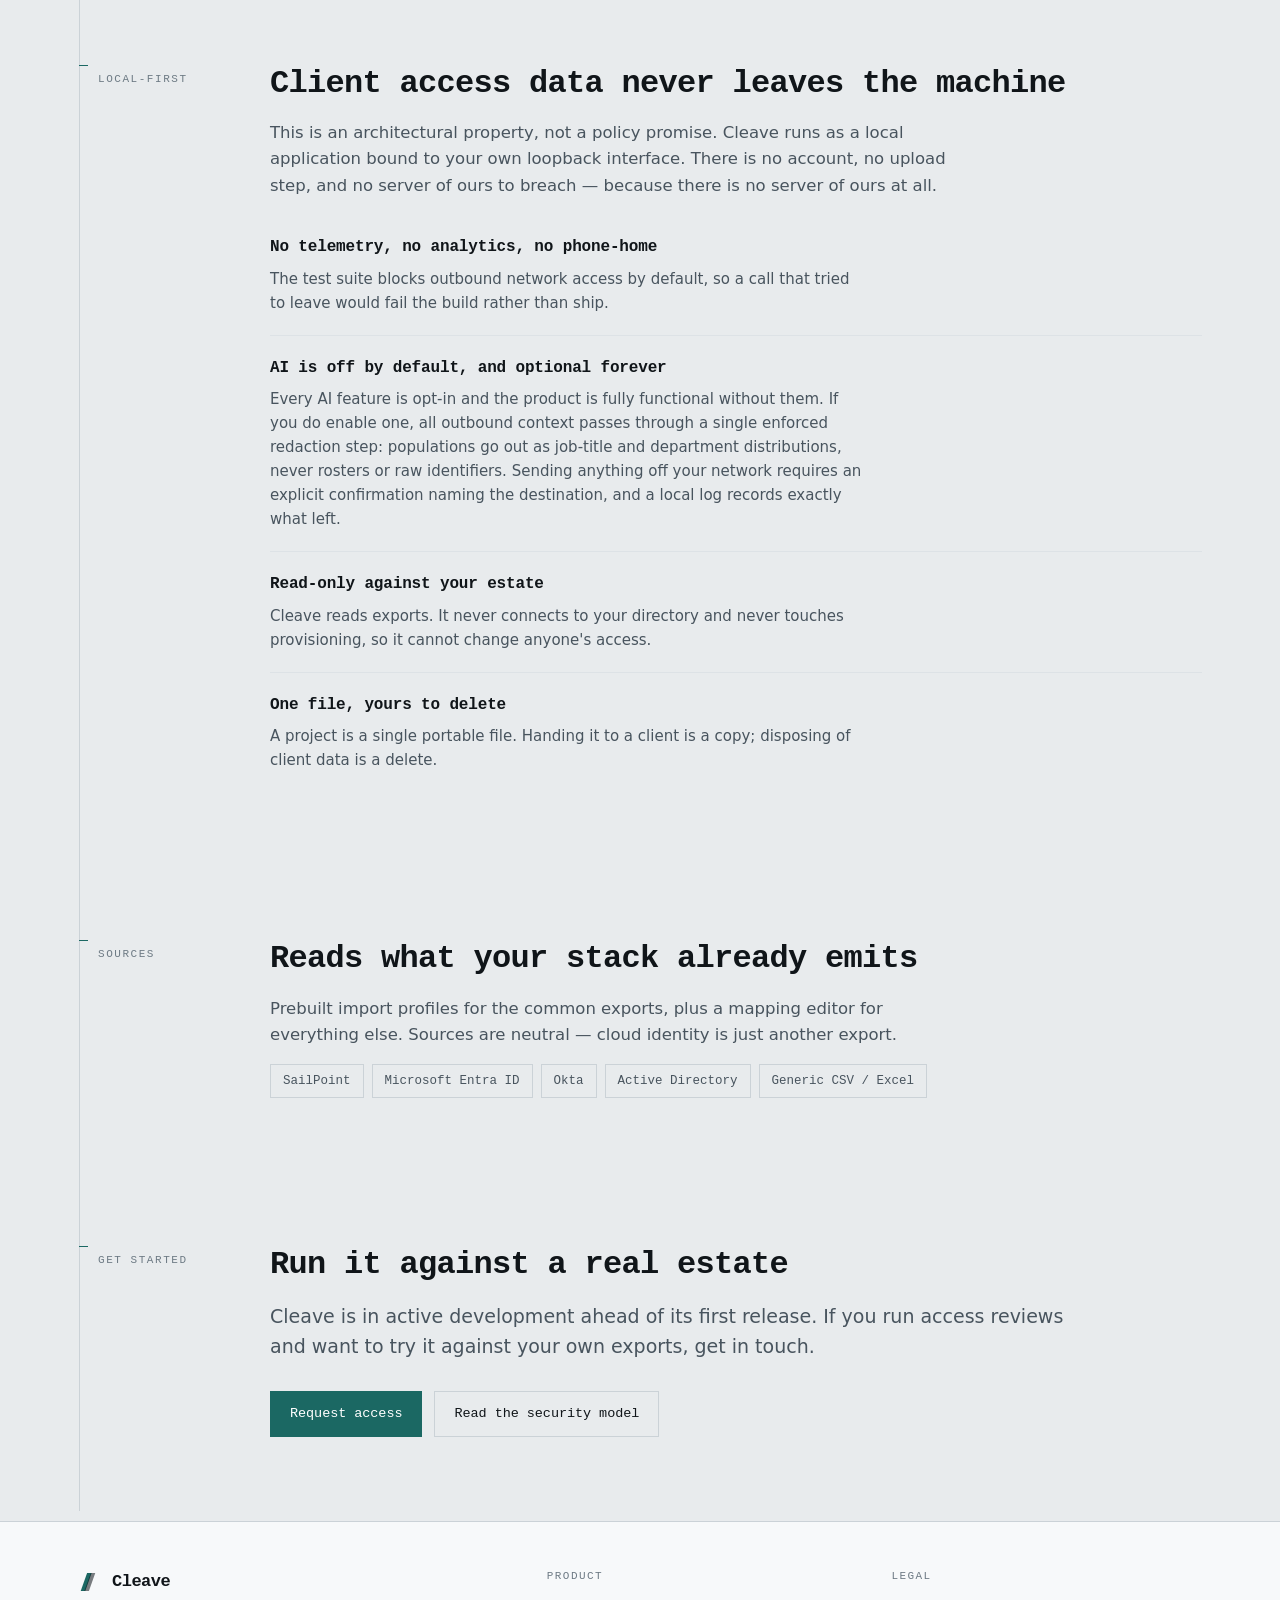
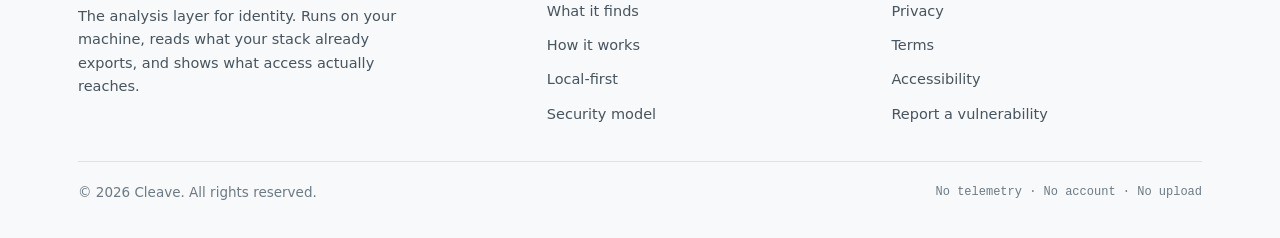
==== commit fc97d095: "site: show the product instead of describing it The page had no product imagery at all: 1,487 lines " ====
--- a/site/index.html
+++ b/site/index.html
@@ -13,8 +13,13 @@
 <meta property="og:type" content="website" />
 <meta property="og:url" content="https://cleavehq.com/" />
 <meta property="og:title" content="Cleave — The analysis layer for identity" />
-<meta property="og:description" content="One group was granted. Forty-seven things were reached. Cleave shows what access actually reaches — on your machine, never ours." />
+<meta property="og:description" content="See the whole access picture. Keep it on your machine. Cleave resolves what a grant actually reaches once nested groups resolve, across every export your stack already produces." />
+<meta property="og:image" content="https://cleavehq.com/og.png" />
+<meta property="og:image:width" content="1200" />
+<meta property="og:image:height" content="630" />
+<meta property="og:image:alt" content="Cleave. The analysis layer for identity. See the whole access picture. Keep it on your machine." />
 <meta name="twitter:card" content="summary_large_image" />
+<meta name="twitter:image" content="https://cleavehq.com/og.png" />
 
 <link rel="icon" href="data:image/svg+xml,%3Csvg xmlns='http://www.w3.org/2000/svg' viewBox='0 0 22 22'%3E%3Cpath fill='%231b6863' d='M10 1 L3 21 L8 21 L15 1 Z'/%3E%3Cpath fill='%23101519' opacity='.55' d='M14 1 L19 1 L12 21 L7 21 Z'/%3E%3C/svg%3E" />
 
@@ -734,6 +739,74 @@
   }
 
   .cl-hide { display: none; }
+
+  /* ---------- the screen tour ----------
+     Real captures, not mockups: `nox -s shots` regenerates them from the
+     sample project, so what a visitor sees is what the build produces.
+     Without JavaScript every figure simply stacks; the picker is revealed
+     only once the controller has upgraded it, so nothing is ever a dead
+     control. */
+  .cl-tour { margin: 26px 0 0; }
+  .cl-tourpick {
+    display: none;
+    gap: 2px;
+    flex-wrap: wrap;
+    border-top: 1px solid var(--rule-soft);
+    border-bottom: 1px solid var(--rule-soft);
+    padding: 6px 0;
+    margin: 0 0 18px;
+  }
+  .cl-tour-on .cl-tourpick { display: flex; }
+  .cl-tourbtn {
+    appearance: none;
+    background: none;
+    border: 1px solid transparent;
+    color: var(--ink-2);
+    font: 500 12.5px/1 var(--sans);
+    letter-spacing: 0.01em;
+    padding: 7px 11px;
+    cursor: pointer;
+  }
+  .cl-tourbtn:hover { color: var(--ink); border-color: var(--rule); }
+  .cl-tourbtn[aria-selected="true"] {
+    color: var(--accent);
+    border-color: var(--accent);
+    background: var(--accent-dim);
+  }
+  .cl-tourbtn:focus-visible { outline: 2px solid var(--accent); outline-offset: 1px; }
+
+  .cl-shot { margin: 0 0 30px; }
+  .cl-tour-on .cl-shot { display: none; margin-bottom: 0; }
+  .cl-tour-on .cl-shot.is-on { display: block; }
+  .cl-shot img {
+    display: block;
+    width: 100%;
+    height: auto;
+    border: 1px solid var(--rule);
+    background: var(--surface);
+  }
+  .cl-cap {
+    font: 400 13.5px/1.55 var(--sans);
+    color: var(--ink-2);
+    margin: 10px 0 0;
+    max-width: var(--measure);
+  }
+  .cl-cap b { color: var(--ink); font-weight: 600; }
+
+  /* The capture exists in both themes, so the page shows the one the reader
+     is actually in. Same three-block shape as the colour tokens above: the
+     site's own toggle has to win over the OS preference in both directions. */
+  .cl-shot-l { }
+  .cl-shot-d { display: none; }
+  @media (prefers-color-scheme: dark) {
+    :root:not([data-theme="light"]) .cl-shot-l { display: none; }
+    :root:not([data-theme="light"]) .cl-shot-d { display: block; }
+  }
+  :root[data-theme="dark"] .cl-shot-l { display: none; }
+  :root[data-theme="dark"] .cl-shot-d { display: block; }
+  :root[data-theme="light"] .cl-shot-l { display: block; }
+  :root[data-theme="light"] .cl-shot-d { display: none; }
+
 </style>
 
 <div class="cl-root">
@@ -750,6 +823,7 @@
       </a>
       <nav class="cl-nav" aria-label="Primary">
         <a class="cl-navlink" href="#findings">What it finds</a>
+        <a class="cl-navlink" href="#see">See it</a>
         <a class="cl-navlink" href="#how">How it works</a>
         <a class="cl-navlink" href="#local">Local-first</a>
         <a class="cl-navlink" href="#/security" data-route>Security</a>
@@ -763,6 +837,7 @@
     <div class="cl-wrap">
       <nav class="cl-navrow" aria-label="Sections">
         <a class="cl-navlink" href="#findings">What it finds</a>
+        <a class="cl-navlink" href="#see">See it</a>
         <a class="cl-navlink" href="#how">How it works</a>
         <a class="cl-navlink" href="#local">Local-first</a>
         <a class="cl-navlink" href="#/security" data-route>Security</a>
@@ -801,8 +876,8 @@
             picture no single vendor structurally can.
           </p>
           <div class="cl-btnrow">
-            <a class="cl-btn" href="mailto:hello@cleavehq.com?subject=Cleave%20early%20access">Request access &rarr;</a>
-            <a class="cl-btn cl-btn-ghost" href="#how">How it works</a>
+            <a class="cl-btn" href="/demo/">Open the live demo &rarr;</a>
+            <a class="cl-btn cl-btn-ghost" href="mailto:hello@cleavehq.com?subject=Cleave%20early%20access">Request access</a>
           </div>
           <ul class="cl-claims">
             <li><b>Local-first.</b> Nothing leaves this machine</li>
@@ -938,6 +1013,113 @@
       </div>
 
       <div class="cl-wrap">
+        <section class="cl-section cl-fault" id="see">
+          <div class="cl-label">See it</div>
+          <div class="cl-body">
+            <h2 class="cl-h2">The actual interface</h2>
+            <p class="cl-p">
+              Every screen below is a real capture of Cleave running against a
+              synthetic 2,000-identity estate, taken by the same command that
+              produces the documentation. None of it is a mockup, and the
+              numbers in it are the numbers the build actually produces.
+            </p>
+
+            <div class="cl-tour" data-tour>
+              <div class="cl-tourpick" role="tablist" aria-label="Screens">
+                <button class="cl-tourbtn" type="button" role="tab"
+                        aria-selected="true" aria-controls="shot-home">Overview</button>
+                <button class="cl-tourbtn" type="button" role="tab"
+                        aria-selected="false" aria-controls="shot-explorer">Explorer</button>
+                <button class="cl-tourbtn" type="button" role="tab"
+                        aria-selected="false" aria-controls="shot-outliers">Outliers</button>
+                <button class="cl-tourbtn" type="button" role="tab"
+                        aria-selected="false" aria-controls="shot-why-panel">The why panel</button>
+                <button class="cl-tourbtn" type="button" role="tab"
+                        aria-selected="false" aria-controls="shot-sod">Duty conflicts</button>
+                <button class="cl-tourbtn" type="button" role="tab"
+                        aria-selected="false" aria-controls="shot-roles">Role mining</button>
+                <button class="cl-tourbtn" type="button" role="tab"
+                        aria-selected="false" aria-controls="shot-findings">Findings</button>
+                <button class="cl-tourbtn" type="button" role="tab"
+                        aria-selected="false" aria-controls="shot-reports">Reports</button>
+              </div>
+              <figure class="cl-shot is-on" id="shot-home" role="tabpanel">
+                <img class="cl-shot-l" src="shots/light-home.png" width="1280" height="720"
+                     loading="lazy" decoding="async"
+                     alt="Cleave Overview screen, light theme">
+                <img class="cl-shot-d" src="shots/dark-home.png" width="1280" height="720"
+                     loading="lazy" decoding="async" alt="" aria-hidden="true">
+                <figcaption class="cl-cap"><b>Overview.</b> Where a project stands: how many identities and entitlements are loaded, when the last run happened, and what it found.</figcaption>
+              </figure>
+              <figure class="cl-shot" id="shot-explorer" role="tabpanel">
+                <img class="cl-shot-l" src="shots/light-explorer.png" width="1280" height="720"
+                     loading="lazy" decoding="async"
+                     alt="Cleave Explorer screen, light theme">
+                <img class="cl-shot-d" src="shots/dark-explorer.png" width="1280" height="720"
+                     loading="lazy" decoding="async" alt="" aria-hidden="true">
+                <figcaption class="cl-cap"><b>Explorer.</b> Every identity and entitlement, searchable. Access is shown <b>effective</b>, resolved through nested groups, not just what was granted directly.</figcaption>
+              </figure>
+              <figure class="cl-shot" id="shot-outliers" role="tabpanel">
+                <img class="cl-shot-l" src="shots/light-outliers.png" width="1280" height="720"
+                     loading="lazy" decoding="async"
+                     alt="Cleave Outliers screen, light theme">
+                <img class="cl-shot-d" src="shots/dark-outliers.png" width="1280" height="720"
+                     loading="lazy" decoding="async" alt="" aria-hidden="true">
+                <figcaption class="cl-cap"><b>Outliers.</b> People holding access their peer group does not. Ranked by how unusual the grant is and how specific the entitlement is, so an admin group outranks a building pass.</figcaption>
+              </figure>
+              <figure class="cl-shot" id="shot-why-panel" role="tabpanel">
+                <img class="cl-shot-l" src="shots/light-why-panel.png" width="1280" height="720"
+                     loading="lazy" decoding="async"
+                     alt="Cleave The why panel screen, light theme">
+                <img class="cl-shot-d" src="shots/dark-why-panel.png" width="1280" height="720"
+                     loading="lazy" decoding="async" alt="" aria-hidden="true">
+                <figcaption class="cl-cap"><b>The why panel.</b> Every finding opens into its reasoning: which peer group, how many of them hold it, and the parameters the run used. An auditor can check the working.</figcaption>
+              </figure>
+              <figure class="cl-shot" id="shot-sod" role="tabpanel">
+                <img class="cl-shot-l" src="shots/light-sod.png" width="1280" height="720"
+                     loading="lazy" decoding="async"
+                     alt="Cleave Duty conflicts screen, light theme">
+                <img class="cl-shot-d" src="shots/dark-sod.png" width="1280" height="720"
+                     loading="lazy" decoding="async" alt="" aria-hidden="true">
+                <figcaption class="cl-cap"><b>Duty conflicts.</b> Separation-of-duty rules evaluated against effective access, so a conflict assembled out of two nested groups is still caught.</figcaption>
+              </figure>
+              <figure class="cl-shot" id="shot-roles" role="tabpanel">
+                <img class="cl-shot-l" src="shots/light-roles.png" width="1280" height="720"
+                     loading="lazy" decoding="async"
+                     alt="Cleave Role mining screen, light theme">
+                <img class="cl-shot-d" src="shots/dark-roles.png" width="1280" height="720"
+                     loading="lazy" decoding="async" alt="" aria-hidden="true">
+                <figcaption class="cl-cap"><b>Role mining.</b> Candidate roles discovered from what people actually hold, each with the identities and entitlements behind it, exportable as a role model your IGA can consume.</figcaption>
+              </figure>
+              <figure class="cl-shot" id="shot-findings" role="tabpanel">
+                <img class="cl-shot-l" src="shots/light-findings.png" width="1280" height="720"
+                     loading="lazy" decoding="async"
+                     alt="Cleave Findings screen, light theme">
+                <img class="cl-shot-d" src="shots/dark-findings.png" width="1280" height="720"
+                     loading="lazy" decoding="async" alt="" aria-hidden="true">
+                <figcaption class="cl-cap"><b>Findings.</b> Everything a run produced in one place: outliers, duty conflicts, role candidates and hygiene, filterable by kind, severity and status.</figcaption>
+              </figure>
+              <figure class="cl-shot" id="shot-reports" role="tabpanel">
+                <img class="cl-shot-l" src="shots/light-reports.png" width="1280" height="720"
+                     loading="lazy" decoding="async"
+                     alt="Cleave Reports screen, light theme">
+                <img class="cl-shot-d" src="shots/dark-reports.png" width="1280" height="720"
+                     loading="lazy" decoding="async" alt="" aria-hidden="true">
+                <figcaption class="cl-cap"><b>Reports.</b> The executive PDF, a working Excel model, CSV and JSON, and an IGA role export. The whole project stays one portable file.</figcaption>
+              </figure>
+            </div>
+
+            <div class="cl-btnrow" style="margin-top:26px">
+              <a class="cl-btn" href="/demo/">Open the live demo &rarr;</a>
+              <a class="cl-btn cl-btn-ghost" href="cleave-sample-report.pdf">
+                Download a sample report (PDF)
+              </a>
+            </div>
+          </div>
+        </section>
+      </div>
+
+      <div class="cl-wrap">
         <section class="cl-section cl-fault" id="how">
           <div class="cl-label">How it works</div>
           <div class="cl-body">
@@ -1394,9 +1576,21 @@
       var hash = window.location.hash || "";
       // Section anchors on the home page keep their normal behaviour.
       if (hash && hash.indexOf("#/") !== 0) {
+        // Smooth scrolling is right when the reader is already on the home
+        // page: it shows them the distance they moved. It is wrong when they
+        // came from Security or Privacy, because that is a page change, not a
+        // scroll, and animating it drags them through the full-height landing
+        // before the section they asked for arrives.
+        var home = document.getElementById("page-home");
+        var wasHome = home && !home.classList.contains("cl-hide");
         show("home");
         var target = document.getElementById(hash.slice(1));
-        if (target) target.scrollIntoView({ behavior: "smooth", block: "start" });
+        if (target) {
+          target.scrollIntoView({
+            behavior: wasHome ? "smooth" : "auto",
+            block: "start",
+          });
+        }
         return;
       }
       var name = hash.replace("#/", "") || "home";
@@ -1464,6 +1658,43 @@
       play(el);
     });
   })();
+
+  /* ---- the screen tour ---------------------------------------------------
+     Progressive enhancement: the markup stacks all eight figures, and this
+     turns them into a picker. Without JavaScript a reader sees every screen
+     rather than one dead tab bar. */
+  (function () {
+    var tour = document.querySelector("[data-tour]");
+    if (!tour) return;
+    var buttons = [].slice.call(tour.querySelectorAll(".cl-tourbtn"));
+    var shots = [].slice.call(tour.querySelectorAll(".cl-shot"));
+    if (!buttons.length || buttons.length !== shots.length) return;
+    tour.classList.add("cl-tour-on");
+
+    function select(i) {
+      buttons.forEach(function (b, n) {
+        b.setAttribute("aria-selected", n === i ? "true" : "false");
+        b.setAttribute("tabindex", n === i ? "0" : "-1");
+      });
+      shots.forEach(function (sh, n) {
+        if (n === i) sh.classList.add("is-on");
+        else sh.classList.remove("is-on");
+      });
+    }
+
+    buttons.forEach(function (b, i) {
+      b.addEventListener("click", function () { select(i); });
+      b.addEventListener("keydown", function (e) {
+        var d = e.key === "ArrowRight" ? 1 : e.key === "ArrowLeft" ? -1 : 0;
+        if (!d) return;
+        e.preventDefault();
+        var next = (i + d + buttons.length) % buttons.length;
+        buttons[next].focus();
+        select(next);
+      });
+    });
+    select(0);
+  })();
 </script>
 
 </body>
